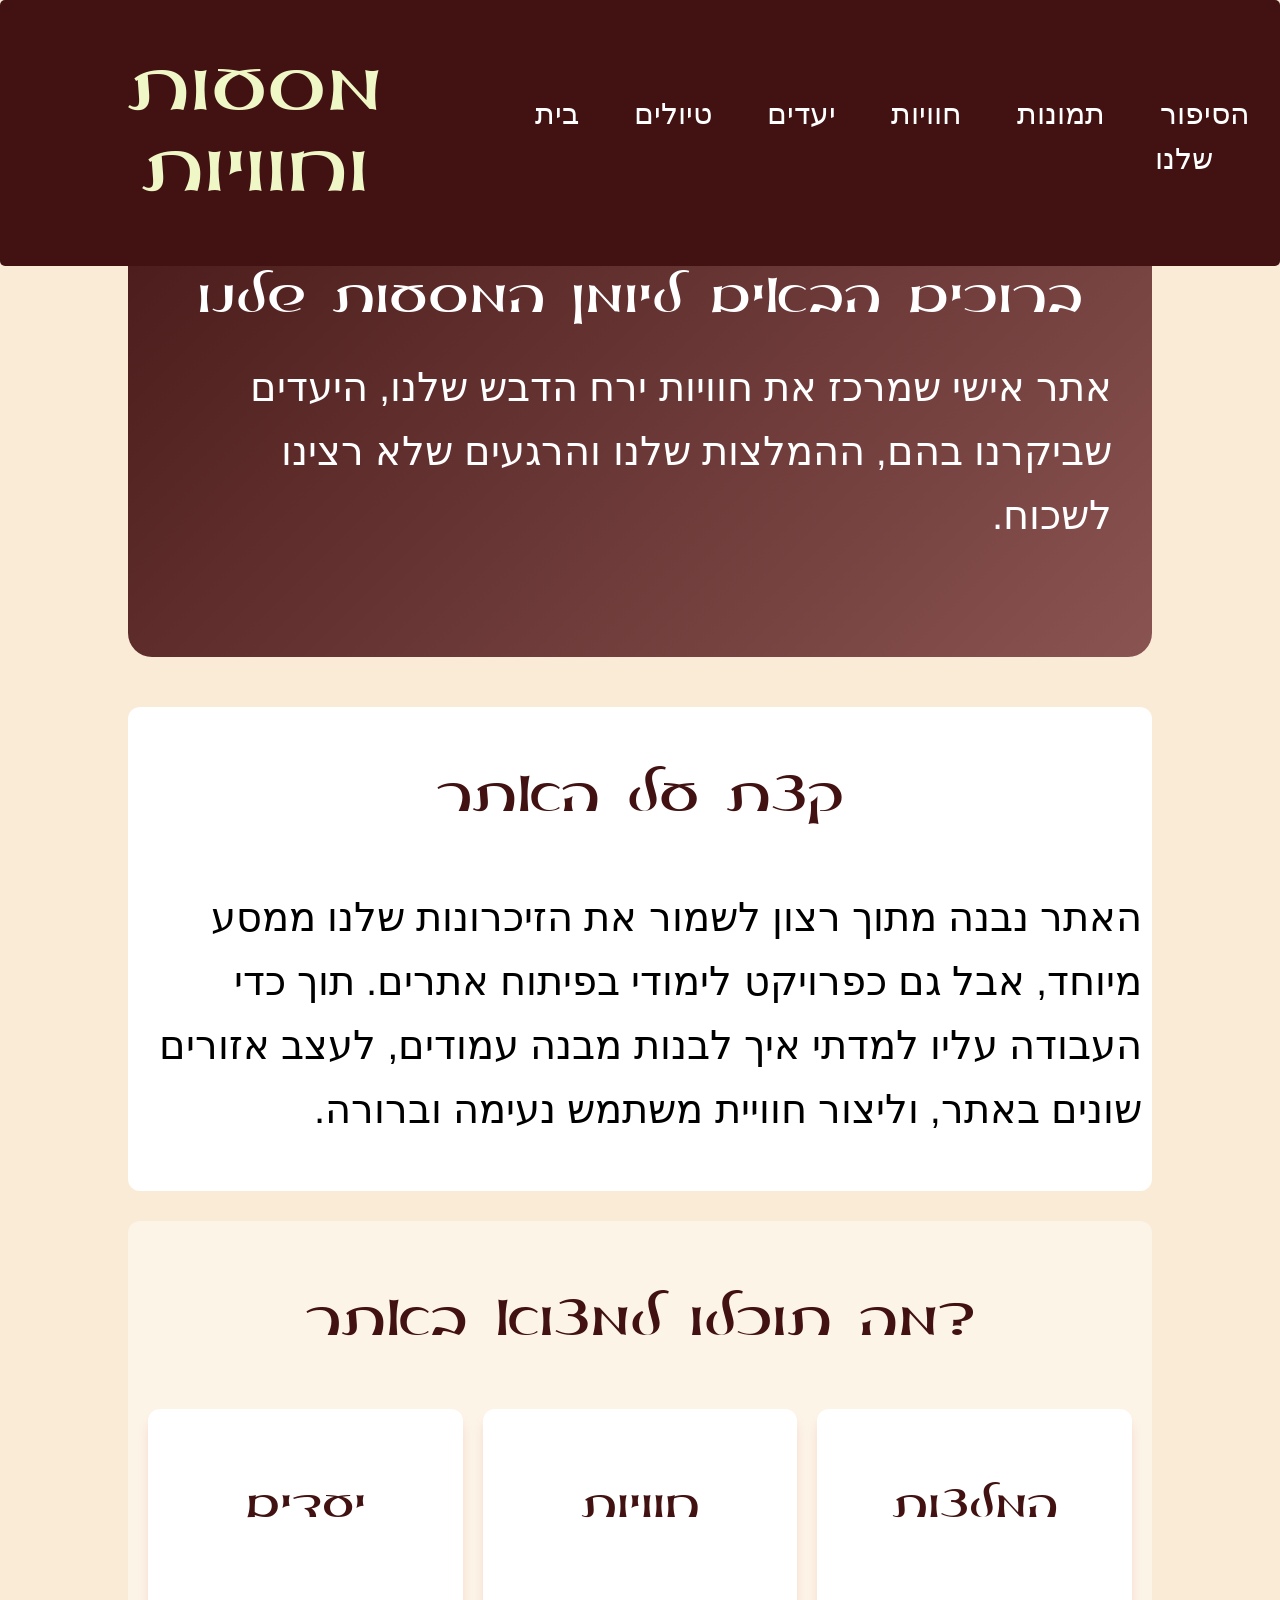
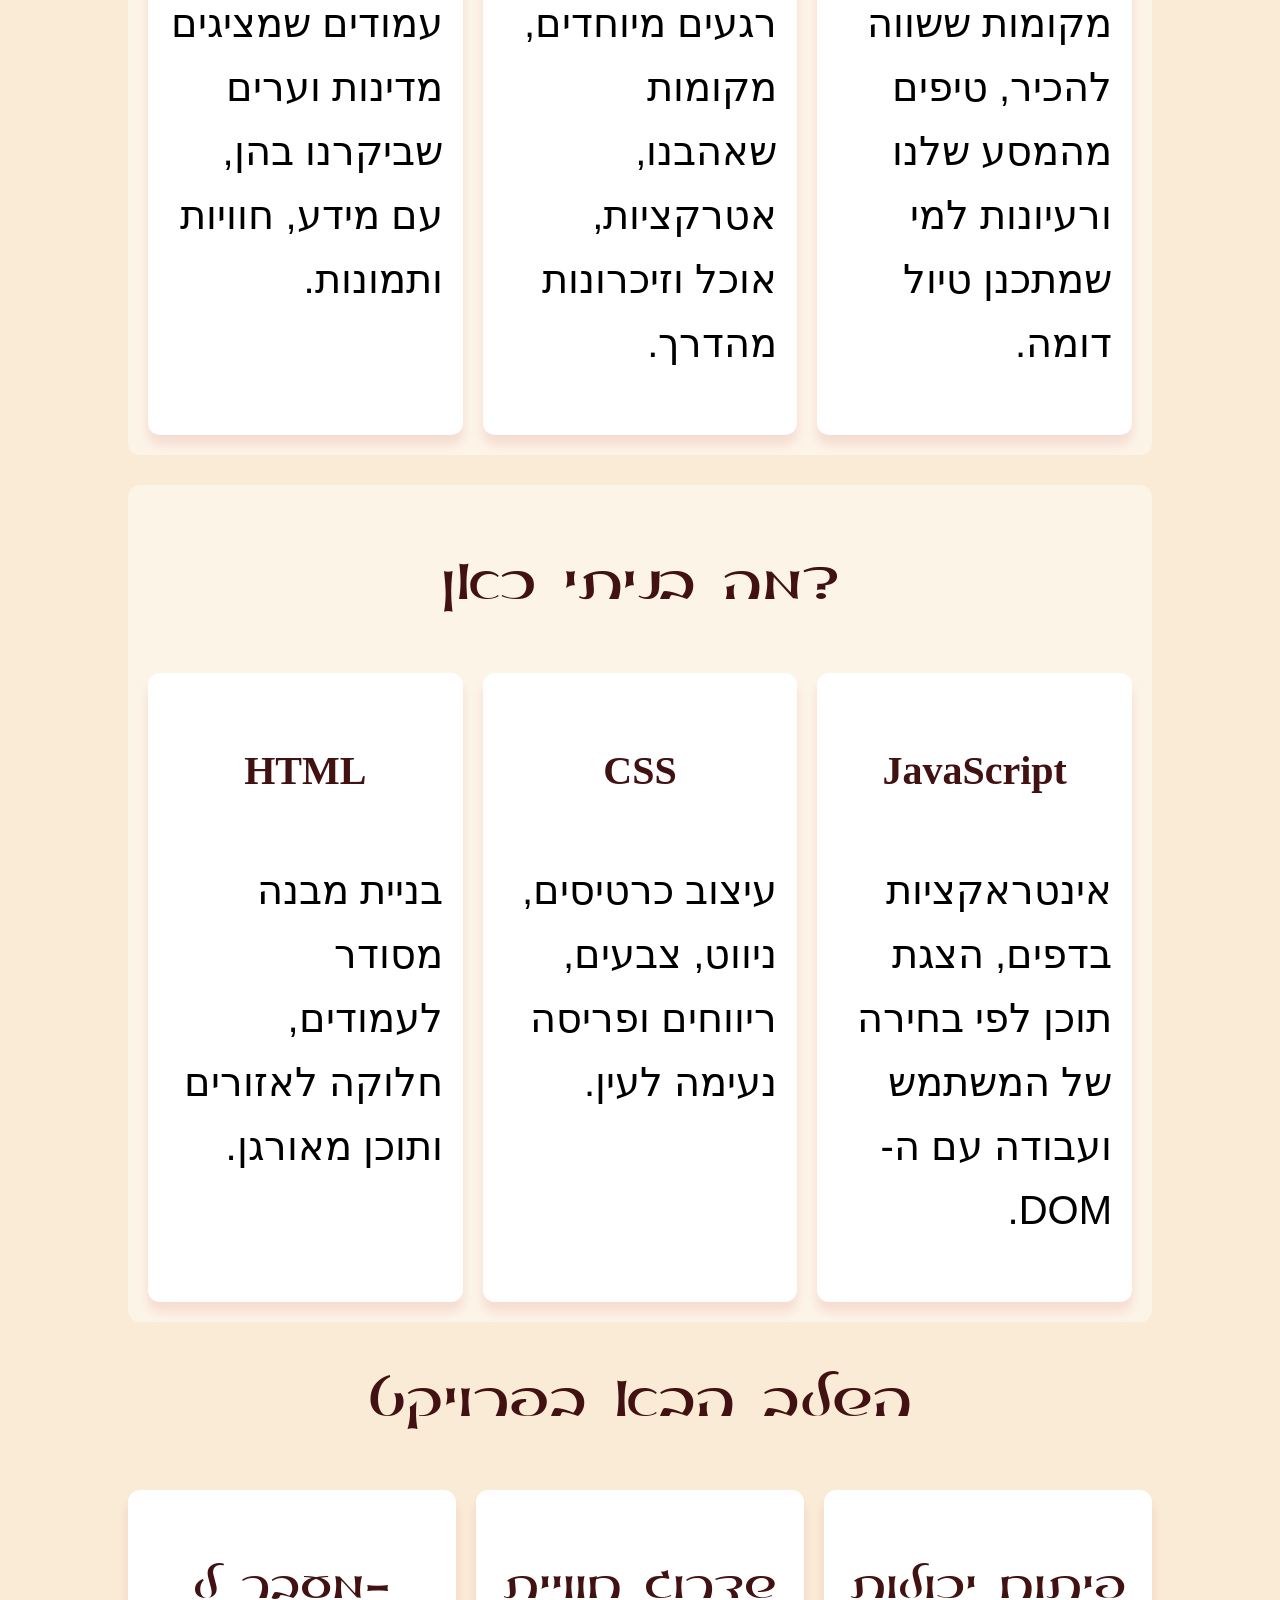
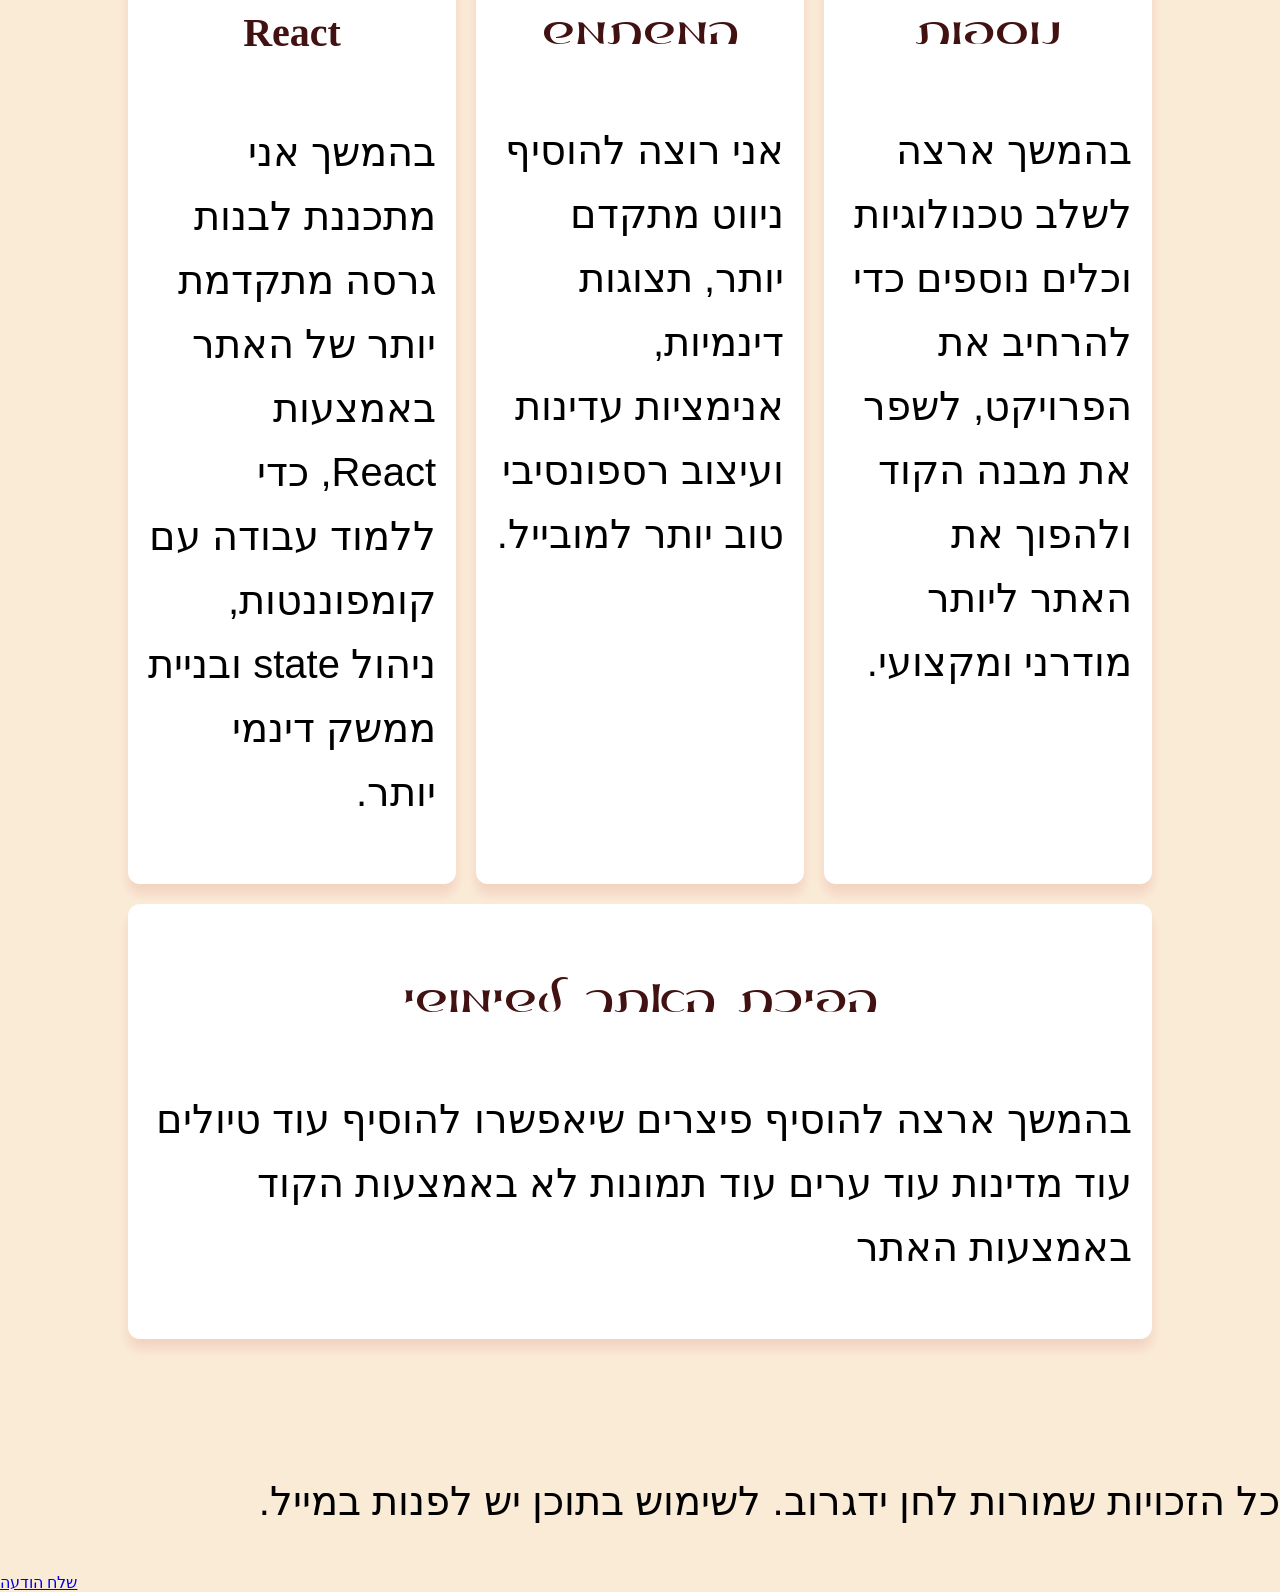
==== index.html @ 35c5841e "more changes" ====
<!DOCTYPE html>
<html lang="he">

<head>
  <meta charset="utf-8">
  <meta name="viewport" content="width=device-width, initial-scale=1">
  <title>מסעות וחוויות | דף הבית</title>
  <link rel="stylesheet" href="hanymoon.css">

</head>

<body>
  <header id="site-header">
    <h1>מסעות וחוויות</h1>

    <nav aria-label="ניווט ראשי">
      <ul class="main-nav">
        <li><a href="index.html">בית</a></li>
        <li><a href="html-files/trips.html">טיולים</a>
        </li>
        <li id="destinations-nav"><a href="html-files/destinations.html">יעדים</a>
          <ul id="destinations-ul">
            <li><a href="html-files/argentina.html">ארגנטינה</a></li>
            <li><a href="html-files/brazil.html">ברזיל</a></li>
            <li><a href="html-files/mexico.html">מקסיקו</a></li>
            <li><a href="html-files/florida.html">פלורידה</a></li>
          </ul>
        </li>
        <li><a href="html-files/experiences.html">חוויות</a></li>
        <li><a href="html-files/pic.html"> תמונות</a></li>
        <li><a href="story.html"> הסיפור שלנו</a></li>
      </ul>
    </nav>
  </header>

  <main>
    <section class="welcome">
      <h2>ברוכים הבאים ליומן המסעות שלנו</h2>
      <p>
        אתר אישי שמרכז את חוויות ירח הדבש שלנו, היעדים שביקרנו בהם, ההמלצות שלנו
        והרגעים שלא רצינו לשכוח.
      </p>
    </section>

    <section class="intro">
      <h3>קצת על האתר</h3>
      <p>
        האתר נבנה מתוך רצון לשמור את הזיכרונות שלנו ממסע מיוחד, אבל גם כפרויקט
        לימודי בפיתוח אתרים. תוך כדי העבודה עליו למדתי איך לבנות מבנה עמודים,
        לעצב אזורים שונים באתר, וליצור חוויית משתמש נעימה וברורה.
      </p>
    </section>

    <section class="site-highlights">
      <h3>מה תוכלו למצוא באתר?</h3>
      <div class="cards-container">
        <article class="card">
          <h4>יעדים</h4>
          <p>עמודים שמציגים מדינות וערים שביקרנו בהן, עם מידע, חוויות ותמונות.</p>
        </article>

        <article class="card">
          <h4>חוויות</h4>
          <p>רגעים מיוחדים, מקומות שאהבנו, אטרקציות, אוכל וזיכרונות מהדרך.</p>
        </article>

        <article class="card">
          <h4>המלצות</h4>
          <p>מקומות ששווה להכיר, טיפים מהמסע שלנו ורעיונות למי שמתכנן טיול דומה.</p>
        </article>
      </div>
    </section>

    <section class="project-skills">
      <h3>מה בניתי כאן?</h3>
      <div class="cards-container">
        <article class="card">
          <h4>HTML</h4>
          <p>בניית מבנה מסודר לעמודים, חלוקה לאזורים ותוכן מאורגן.</p>
        </article>

        <article class="card">
          <h4>CSS</h4>
          <p>עיצוב כרטיסים, ניווט, צבעים, ריווחים ופריסה נעימה לעין.</p>
        </article>

        <article class="card">
          <h4>JavaScript</h4>
          <p>אינטראקציות בדפים, הצגת תוכן לפי בחירה של המשתמש ועבודה עם ה-DOM.</p>
        </article>
      </div>
    </section>

    <section class="future-plans">
      <h3>השלב הבא בפרויקט</h3>
      <div class="cards-container">
        <article class="card">
          <h4>מעבר ל-React</h4>
          <p>
            בהמשך אני מתכננת לבנות גרסה מתקדמת יותר של האתר באמצעות React,
            כדי ללמוד עבודה עם קומפוננטות, ניהול state ובניית ממשק דינמי יותר.
          </p>
        </article>

        <article class="card">
          <h4>שדרוג חוויית המשתמש</h4>
          <p>
            אני רוצה להוסיף ניווט מתקדם יותר, תצוגות דינמיות, אנימציות עדינות
            ועיצוב רספונסיבי טוב יותר למובייל.
          </p>
        </article>

        <article class="card">
          <h4>פיתוח יכולות נוספות</h4>
          <p>
            בהמשך ארצה לשלב טכנולוגיות וכלים נוספים כדי להרחיב את הפרויקט,
            לשפר את מבנה הקוד ולהפוך את האתר ליותר מודרני ומקצועי.
          </p>
        </article>


        <article class="card">
          <h4> הפיכת האתר לשימושי</h4>
          <p>
            בהמשך ארצה להוסיף פיצרים שיאפשרו להוסיף עוד טיולים עוד מדינות עוד ערים עוד תמונות לא באמצעות הקוד באמצעות
            האתר
          </p>
        </article>

      </div>
    </section>
  </main>
  <footer id="contact">
    <p>כל הזכויות שמורות לחן ידגרוב. לשימוש בתוכן יש לפנות במייל.</p>
    <a href="mailto:chenyadgarov1601@gmail.com">שלח הודעה</a>
  </footer>
  <script src="script.js"></script>

</body>

</html>
---- hanymoon.css ----
body {
  margin: 0;
  padding-top: 150px;
  background-color: antiquewhite;
  font-family: 'Gill Sans', 'Gill Sans MT', Calibri, 'Trebuchet MS', sans-serif;
}
h1,h2,h3,h4{
  text-align: center;
  font-family: "titelfont";
  padding-bottom: 10px;
}
h1 {
  color: rgb(239, 247, 199);
  font-size: 70px;
}
h2,h3,h4{
  color:rgb(66, 18, 18);
}
h2{
  font-size: 60px;
}
h3{
   font-size: 50px;
}
h4{
   font-size: 40px;
}
.welcome
{
 padding: 20px; 
 margin: 0px;
}
p,span{
   font-size: 40px;
 
}

.card span,p {
  display: block;
  text-align: right;
  direction: rtl;
  line-height: 1.6;
  margin-top: 10px;
}
#site-header {
  position: fixed;
  top: 0;
  left: 0;
  right: 0;
  background-color: rgb(66, 18, 18);
  color: white;
  padding-right: 20px;
  padding-left: 20px;
  display: flex;
  justify-content: space-between;
  align-items: center;
  border-radius: 5px;
}

.main-nav {
  display: flex;
  gap: 50px;
  list-style: none;

}
#destinations-nav
{
    position: relative;
}
#destinations-nav ul {
  display: none;
  position: absolute;
  top: 40px;
  right: 0;
  list-style: none;
  background-color: rgb(66, 18, 18);
  padding: 10px;
  margin: 0;
  border-radius: 10px;
}

#destinations-nav:hover ul {
  display: block;
}
#destinations-nav #destinations-ul a {
  padding: 10px;
  display: block;
}
nav a {
  position: relative;
  font-size: 30px;
  color: white;
  text-decoration: none;
  padding: 5px;
  border-radius: 10px;
}
nav a::after
{
  content: "";
  position: absolute;
  width: 0;
  height: 2px;
  background: white;
  bottom: -4px;
  right: 0;
  transition: width 0.3s;
}
nav a:hover::after {
  width: 100%;
}
nav a:hover,#destinations-nav:hover{
  color: black;
  background-color: rgb(239, 247, 199);
}

main {
  background-color: antiquewhite;
  max-width: 80%;
  margin: auto;
  padding: 20px;
}

.hero {
  background-color: white;
  padding: 40px;
  border-radius: 12px;
  margin-bottom: 30px;
}

.intro {
  background-color: white;
  padding: 10px;
  border-radius: 12px;
  margin-bottom: 30px;
}

.trips-preview,
.destinations-preview,
.experiences-preview
{
  margin-bottom: 40px;
}

.cards-container {
  display: flex;
  flex-wrap: wrap;

  gap: 20px;
}

.card {
  flex: 1 1 250px;
  background-color: white;
  padding: 20px;
  border-radius: 12px;
  transition: transform 0.3s ease;
  box-shadow: 0 10px 12px rgba(173, 12, 12, 0.1);
  align-items: flex-end;
}

.card:hover {
    transform: translateY(-6px);
  box-shadow: 0 0 30px rgb(135, 154, 184);
}
h2{
  margin: 0px;
}
@font-face {
  font-family: "titelfont";
  src: url("fonts/anka/ankaclm-bold-webfont.ttf");
}
.argentina::after
{
  content: "";
  display: block;
  height: 0;
  background-image: url("../images/argentina.jpg");
  background-size: cover;
  background-position: center;
  transition: height 0.3s ease;
}
.brazil::after
{
  content: "";
  display: block;
  height: 0;
  background-image: url("../images/brazil.jpg");
  background-size: cover;
  background-position: center;
  transition: height 0.3s ease;
}
.mexico::after
{
  content: "";
  display: block;
  height: 0;
  background-image: url("../images/mexico.jpg");
  background-size: cover;
  background-position: center;
  transition: height 0.3s ease;
}
.florida::after
{
  content: "";
  display: block;
  height: 0;
  background-image: url("../images/florida.jpg");
  background-size: cover;
  background-position: center;
  transition: height 0.3s ease;
}
.card:hover::after {
  height: 300px;
}

.about
{
padding: 40px; 
margin: 0px;
}
.why
{
  margin: 20px 0 40px 0;
  margin-bottom: 50px;
  background-color: rgb(156, 151, 128);
  padding: 50px;
  height: 100%;
}

.card.list:hover {
  transform: translateY(-10px);
  background-color:antiquewhite;
}
.card.list ul
{
 direction: rtl;
}

.likedAbout
{
   margin-left: 200px;
  margin-right: 200px;
}
.cards {
  display: flex;
  flex-wrap: wrap;
  gap: 20px;
}
 .visitedCities
{
  display: flex;
  direction: rtl;
} 
#city,.tripsCity {
  display: flex;
  flex-direction: column;
  gap: 30px;
  border-radius: 0px;
  margin-left:100px;
}
.tripsCity
{ align-items: flex-start;
}
 
.tripsCity button:hover, #city button:hover
{
  transform: translateY(5px);
  box-shadow: 0 0 30px rgb(135, 154, 184);
}
#city button,.tripsCity button
{
  padding: 15px 20px;
  background-color: rgb(66, 18, 18);
  text-decoration: none; /* Removes the underline */
  font-size: 25px;
  border-radius: 12px;
  color: aliceblue;
  width: 100%;
  height: 150px;
  max-width: 300px;
}


.cityInState
{
  display: none;
   margin-right: 50px;
}
.aboutCity
{
  display: inline-block;
  margin-left: 50px;
  padding-right: 20px;
  display: none;
 
}

.aboutCity img {
  width: 100%;
  max-width: 500px;

}
button
{
   cursor: pointer;
}
.site-highlights,
.project-skills {
  background-color: rgba(255, 255, 255, 0.425);
  padding: 20px;
  border-radius: 12px;
  margin-bottom: 30px;
}

section {
  margin-bottom: 100px;
}
.welcome {
 background: linear-gradient(135deg, rgba(66, 18, 18, 0.96), rgba(125, 67, 67, 0.9));
  color: white;
  padding: 70px 40px;
  border-radius: 24px;
  margin: 30px 0 50px;
  text-align: center;
}

.welcome h2 {
  color: white;
  font-size: 48px;
  margin-bottom: 20px;
}

.stateBtn {
  all: unset;
  display: inline-block;
  width: 100%;
  text-align: center;
  font-family: "titelfont";
  font-size: 40px;
  color: rgb(66, 18, 18);
  cursor: pointer;
  padding-bottom: 10px;
}

.countries {
  display: flex;
  gap: 30px; 
  
}
#city button.active, .tripsCity button.active {
  color:red;
}

.aboutCity img{
    width: 100%;
  height: 350px;
  object-fit: cover;
}

li{
  font-size: 40px;
}
:root {
  --story-bg: #faf4ec;
  --story-card: #fffaf4;
  --story-text: #2d2520;
  --story-muted: #6f6259;
  --story-line: rgba(96, 55, 43, 0.16);
  --story-brown: #5b2b24;
  --story-brown-soft: #8d5a4c;
  --story-sand: #ead7c3;
  --story-radius: 28px;
  --story-shadow: 0 18px 45px rgba(54, 28, 22, 0.10);
}

.story-shell {
  background:
    radial-gradient(circle at 12% 8%, rgba(141, 90, 76, 0.14), transparent 32rem),
    linear-gradient(180deg, #fffaf4 0%, var(--story-bg) 55%, #f2e3d4 100%);
  color: var(--story-text);
  min-height: 100vh;
  padding: 135px 24px 90px;
}

.story-cover,
.honeymoon-intro,
.general-story-clean,
.country-picker-clean,
.country-panel {
padding-left: 200px;
padding-right: 200px;
}

.story-cover {
  min-height: 420px;
  border-radius: 42px;
  padding: 64px;
  display: flex;
  flex-direction: column;
  justify-content: flex-end;
  background:
    linear-gradient(135deg, rgba(64, 25, 20, 0.92), rgba(141, 90, 76, 0.72));
  color: white;
  box-shadow: var(--story-shadow);
  margin-bottom: 42px;
}

.story-cover h2 {
  font-size: clamp(2.6rem, 7vw, 5.8rem);
  line-height: 1;
  margin-bottom: 22px;
}

.story-cover p {
  max-width: 720px;
  font-size: 40px;
  line-height: 1.9;
}

.story-kicker {
  color: #caa36a;
  font-weight: 800;
  letter-spacing: 0.14em;
  text-transform: uppercase;
  font-size: 0.82rem;
  margin-bottom: 10px;
}

.honeymoon-intro {
  display: grid;
  grid-template-columns: minmax(0, 1.45fr) minmax(260px, 0.55fr);
  gap: 35px;
  margin-bottom: 58px;
}

.honeymoon-intro > div,
.route-card,
.general-story-clean,
.country-picker-clean,
.country-panel {
  background: rgba(255, 250, 244, 0.9);
  border: 1px solid var(--story-line);
  border-radius: var(--story-radius);
  box-shadow: var(--story-shadow);
}

.honeymoon-intro > div,
.route-card {
  padding: 34px;
}

.honeymoon-intro h2,
.general-story-clean h2,
.country-picker-clean h2,
.country-title-row h2 {
  font-size: clamp(1.9rem, 4vw, 3.3rem);
  line-height: 1.12;
  margin-bottom: 16px;
  color: var(--story-brown);
}

.honeymoon-intro p,
.route-card p,
.general-story-clean p,
.country-title-row p,
.place-content p {
  color: var(--story-muted);
  line-height: 1.9;
  font-size: 1.04rem;
}

.route-card h3 {
  color: var(--story-brown);
  font-size: 1.35rem;
  margin-bottom: 12px;
}

.trip-tags {
  display: flex;
  flex-wrap: wrap;
  gap: 10px;
  margin-top: 22px;
}

.trip-tags span,
.empty-places span {
  background: var(--story-sand);
  color: var(--story-brown);
  border-radius: 999px;
  padding: 9px 14px;
  font-weight: 700;
  font-size: 0.92rem;
}

.general-story-clean {
  padding: 42px;
  margin-bottom: 58px;
}

.text-chapter {
  max-width: 780px;
  border-top: 1px solid var(--story-line);
  padding-top: 28px;
  margin-top: 28px;
}

.text-chapter h3,
.place-content h3 {
  color: var(--story-brown);
  font-size: 1.45rem;
  margin-bottom: 12px;
}

.story-emphasis {
  color: var(--story-brown) !important;
  font-weight: 900;
  font-size: 1.18rem !important;
}

.country-picker-clean {
  padding: 34px;
  margin-bottom: 28px;
}

.country-buttons {
  display: flex;
  flex-wrap: wrap;
  gap: 12px;
  margin-top: 22px;
}

.country-btn,
.place-btn {
  border: 1px solid transparent;
  background: var(--story-sand);
  color: var(--story-brown);
  border-radius: 999px;
  padding: 12px 18px;
  font-weight: 800;
  cursor: pointer;
  transition: 0.25s ease;
}

.country-btn:hover,
.place-btn:hover {
  transform: translateY(-2px);
  box-shadow: 0 12px 26px rgba(54, 28, 22, 0.12);
}

.country-btn.active,
.place-btn.active {
  background: var(--story-brown);
  color: white;
}

.country-panel {
  display: none;
  padding: 38px;
}

.country-panel.active {
  display: block;
}

.country-title-row {
  display: grid;
  grid-template-columns: minmax(0, 0.9fr) minmax(280px, 1.1fr);
  gap: 24px;
  align-items: end;
  border-bottom: 1px solid var(--story-line);
  padding-bottom: 28px;
  margin-bottom: 28px;
}

.places-layout {
  display: grid;
  grid-template-columns: 230px minmax(0, 1fr);
  gap: 28px;
}

.places-menu {
  display: flex;
  flex-direction: column;
  gap: 12px;
}

.place-btn {
  text-align: right;
  border-radius: 18px;
}

.place-content {
  display: none;
  background: #fffdfa;
  border: 1px solid var(--story-line);
  border-radius: 24px;
  padding: 32px;
}

.place-content.active {
  display: block;
}

.empty-places {
  display: flex;
  flex-wrap: wrap;
  gap: 12px;
  margin-top: 24px;
}

blockquote {
  margin: 18px 0;
  padding: 18px 22px;
  border-right: 4px solid #caa36a;
  background: #f4e6d8;
  border-radius: 18px;
  color: var(--story-brown);
  font-weight: 700;
}

@media (max-width: 850px) {
  .story-shell {
    padding-inline: 16px;
  }

  .story-cover {
    padding: 36px 24px;
  }

  .honeymoon-intro,
  .country-title-row,
  .places-layout {
    grid-template-columns: 1fr;
  }

  .places-menu {
    flex-direction: row;
    overflow-x: auto;
    padding-bottom: 8px;
  }

  .place-btn {
    white-space: nowrap;
  }

  .general-story-clean,
  .country-panel {
    padding: 26px;
  }
}
/* mobile: */

@media (max-width: 768px) {

  body {
    padding-top: 120px;
  }

  h1 {
    font-size: 40px;
  }

  h2 {
    font-size: 36px;
  }

  h3 {
    font-size: 30px;
  }

  h4 {
    font-size: 26px;
  }

  p {
    font-size: 18px;
  }

  main {
    max-width: 95%;
    padding: 10px;
  }

  #site-header {
    flex-direction: column;
    gap: 10px;
    padding: 10px;
  }

  .main-nav {
    gap: 15px;
    padding: 0;
  }

  nav a {
    font-size: 20px;
  }

  .cards-container,
  .countries,
  .visitedCities {
    flex-direction: column;
  }

  #city,
  .tripsCity {
    margin-left: 0;
    width: 100%;
  }

  #city button,
  .tripsCity button {
    max-width: none;
    height: auto;
    min-height: 70px;
    font-size: 20px;
  }

  .aboutCity {
    margin-left: 0;
    padding-right: 0;
  }

  .aboutCity img {
    max-width: 100%;
  }

  .likedAbout {
    margin-left: 0;
    margin-right: 0;
  }
}
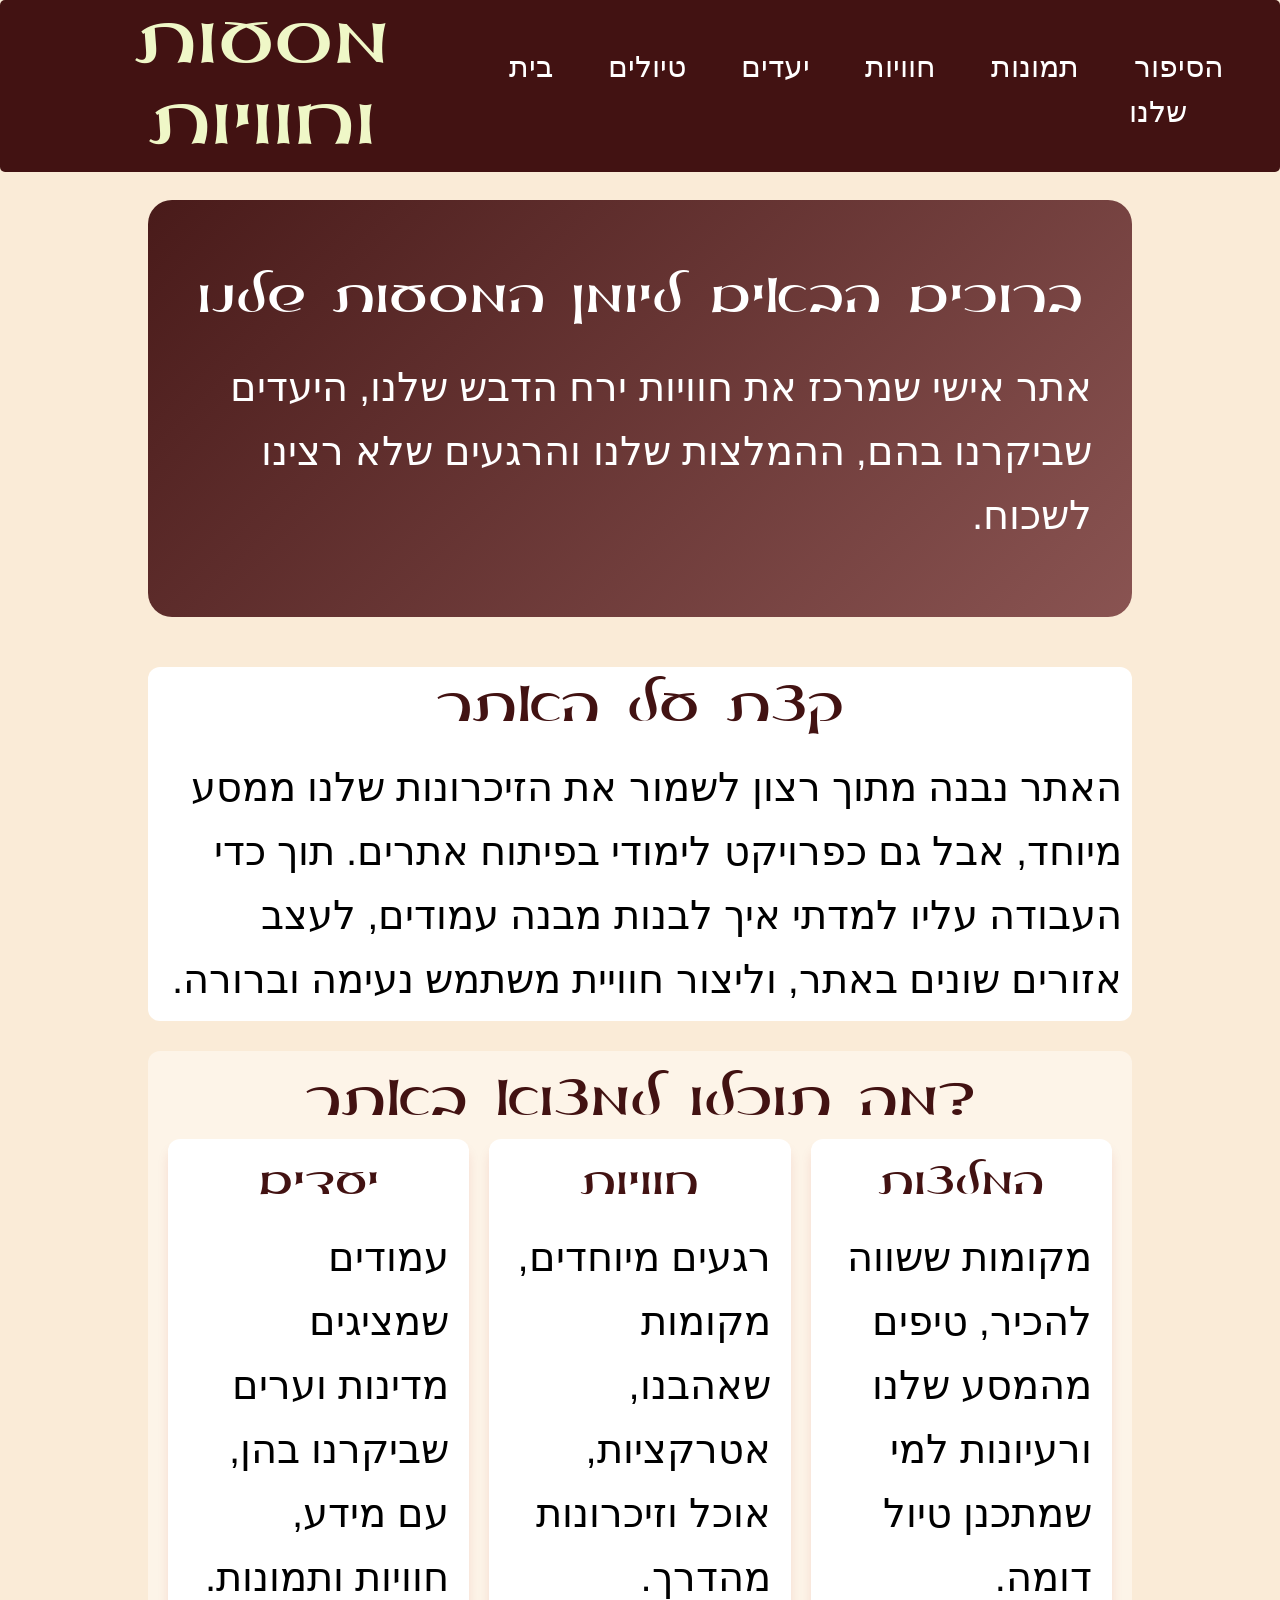
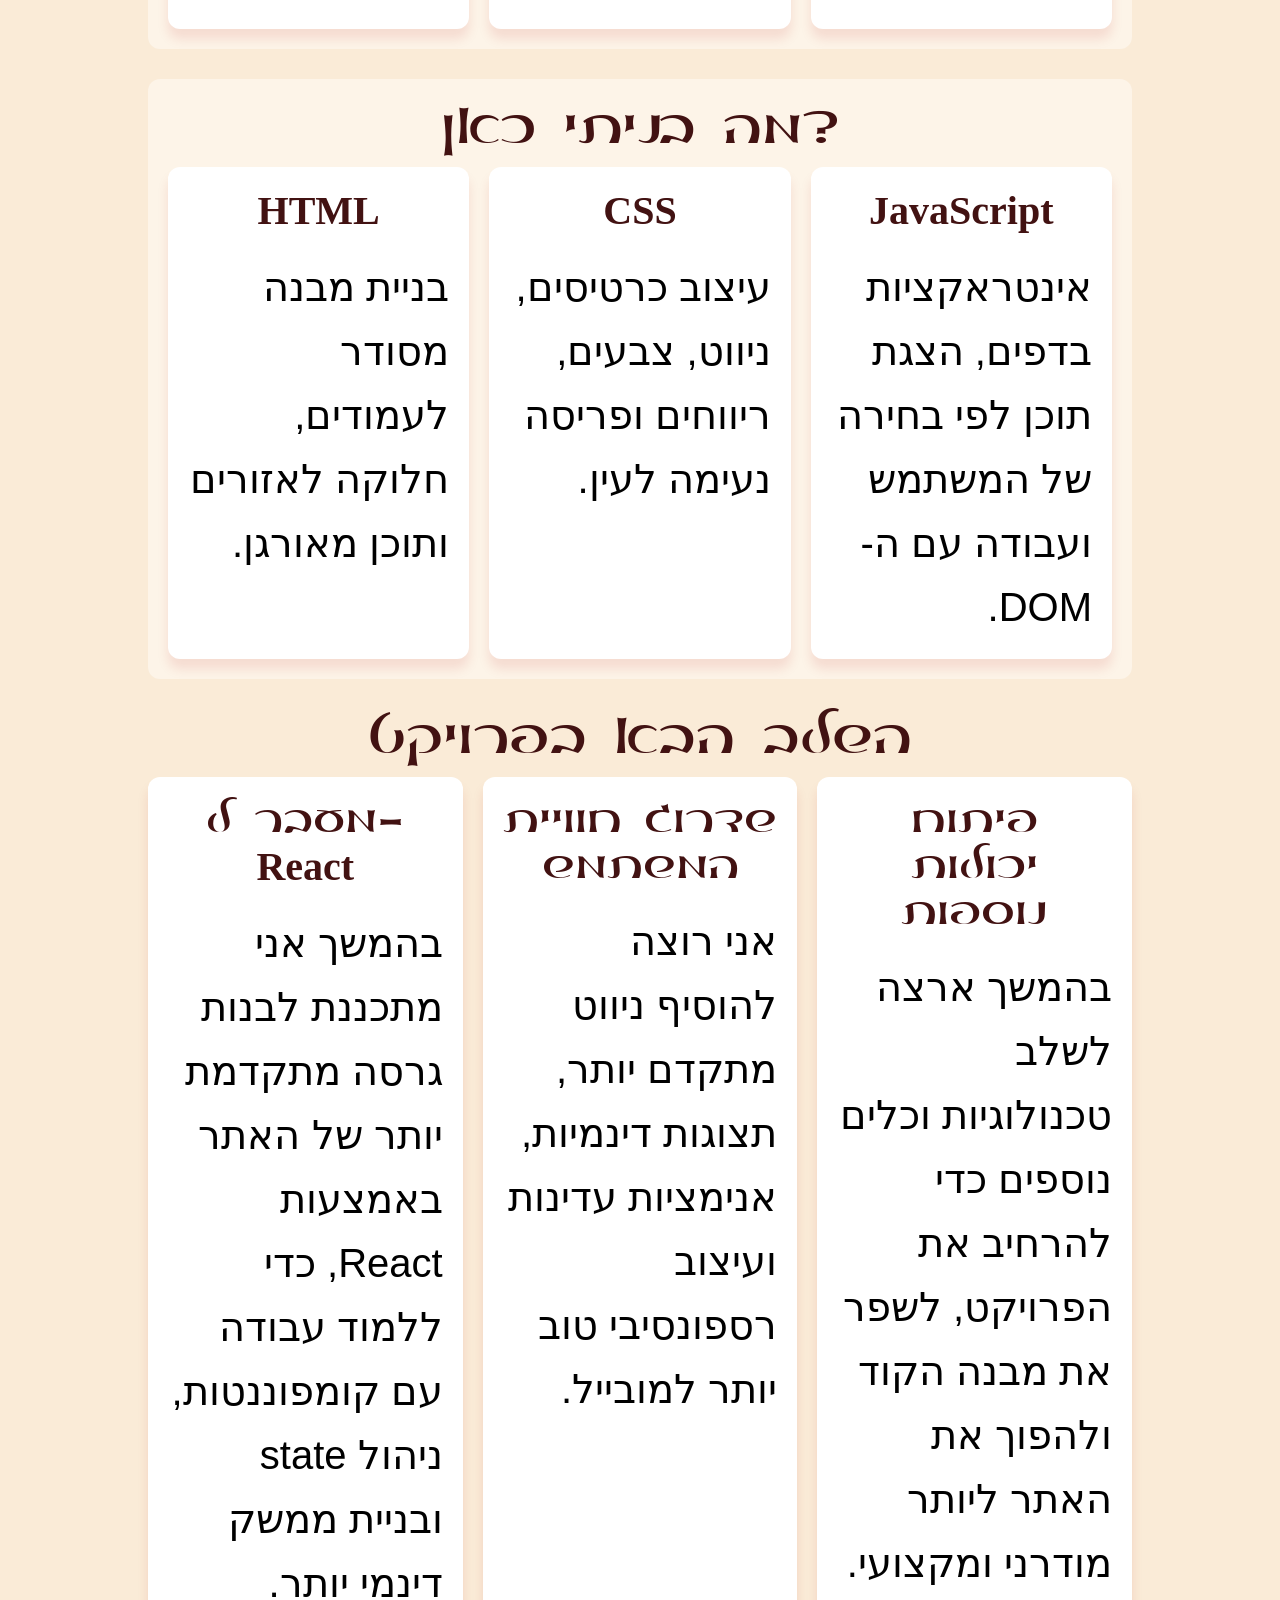
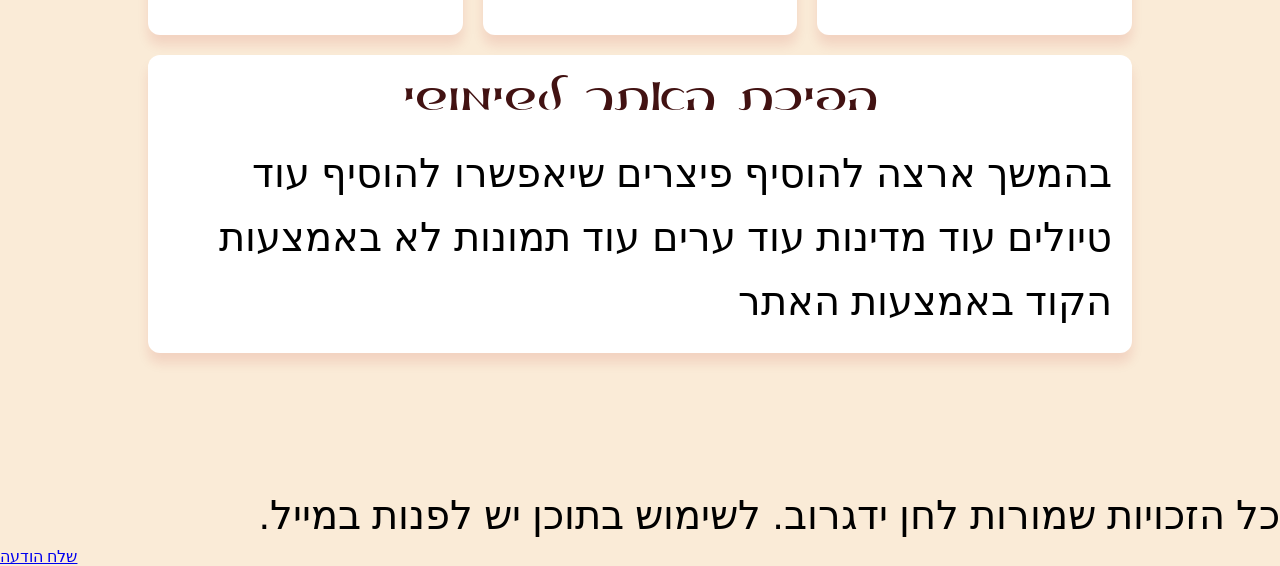
==== commit 034fca39: "Removing duplicates in nav" ====
--- a/index.html
+++ b/index.html
@@ -12,7 +12,7 @@
 <body>
   <header id="site-header">
     <h1>מסעות וחוויות</h1>
-
+    <!-- 
     <nav aria-label="ניווט ראשי">
       <ul class="main-nav">
         <li><a href="index.html">בית</a></li>
@@ -30,7 +30,9 @@
         <li><a href="html-files/pic.html"> תמונות</a></li>
         <li><a href="story.html"> הסיפור שלנו</a></li>
       </ul>
-    </nav>
+    </nav> -->
+    <div id="nav-placeholder"></div>
+    <script src="../js/nav.js"></script>
   </header>
 
   <main>
--- a/hanymoon.css
+++ b/hanymoon.css
@@ -1,3 +1,10 @@
+
+* {
+    margin: 0;
+    padding: 0;
+    box-sizing: border-box;
+}
+
 body {
   margin: 0;
   padding-top: 150px;
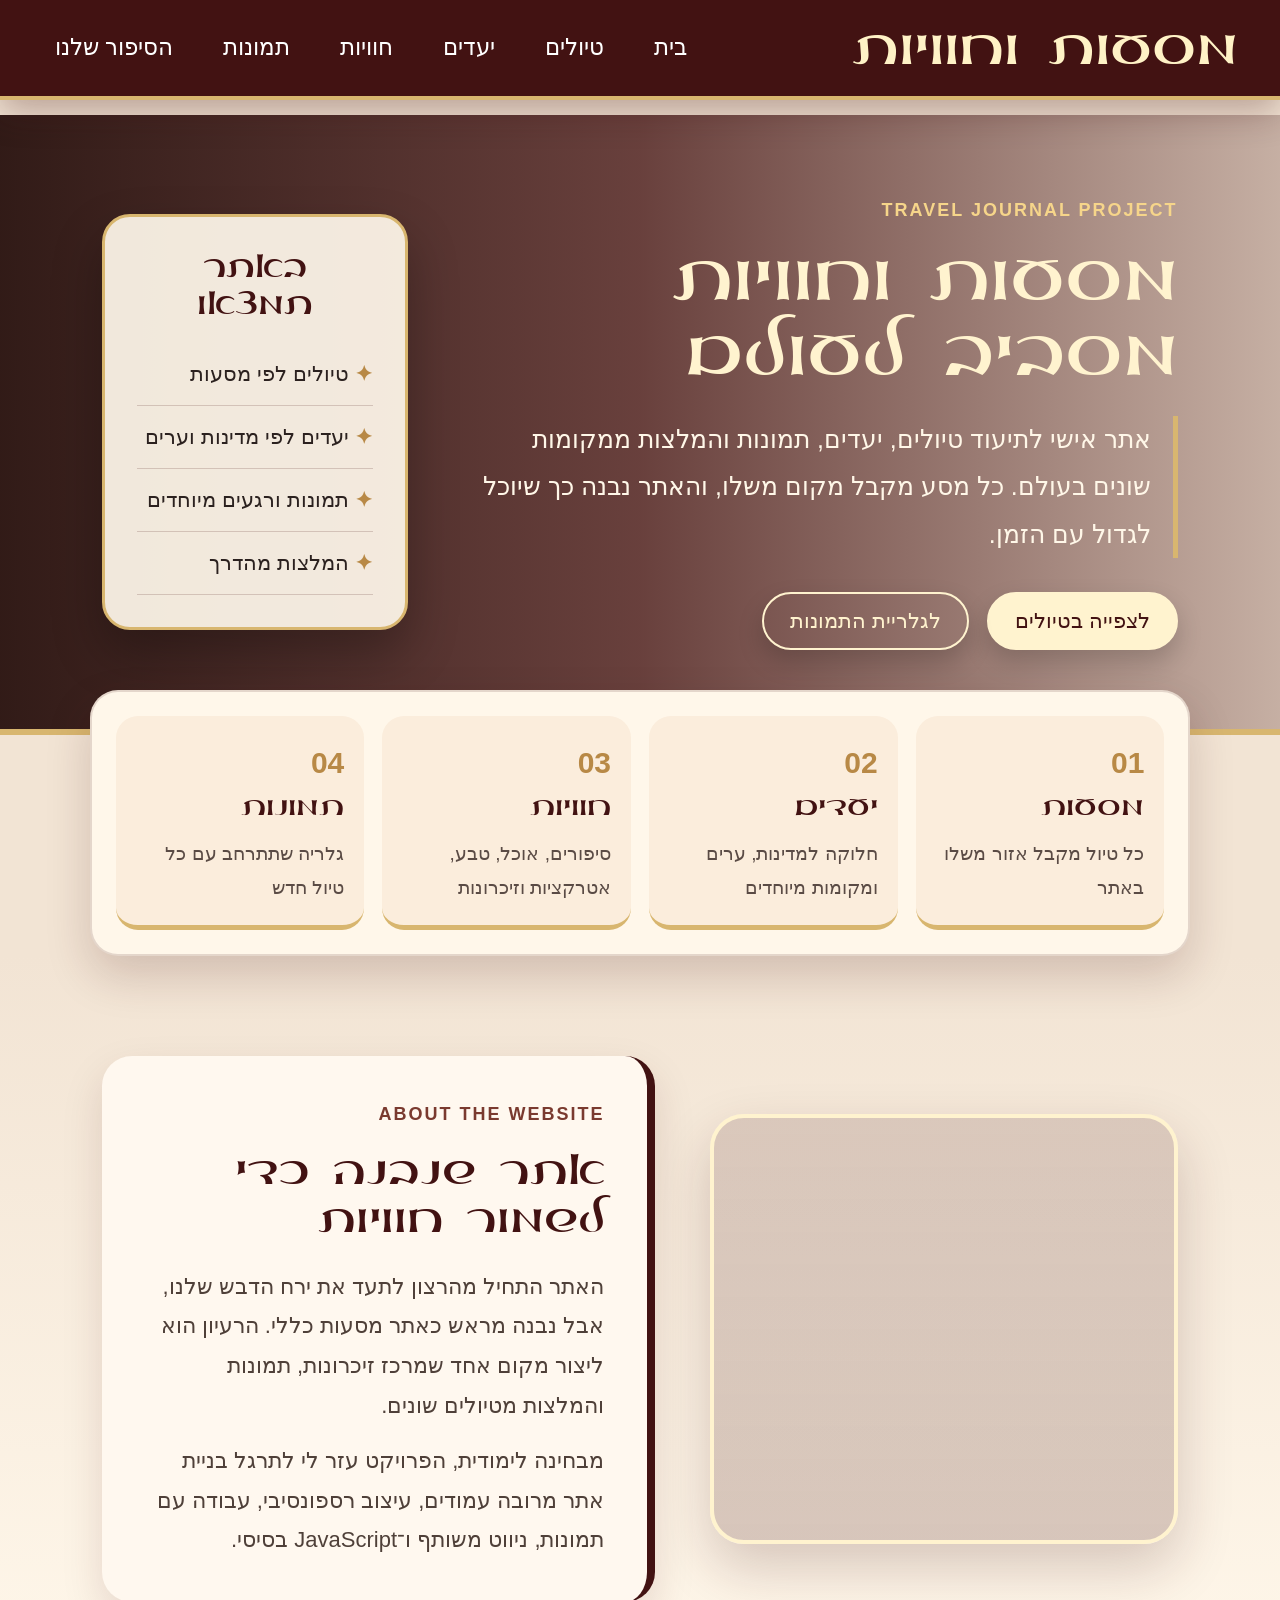
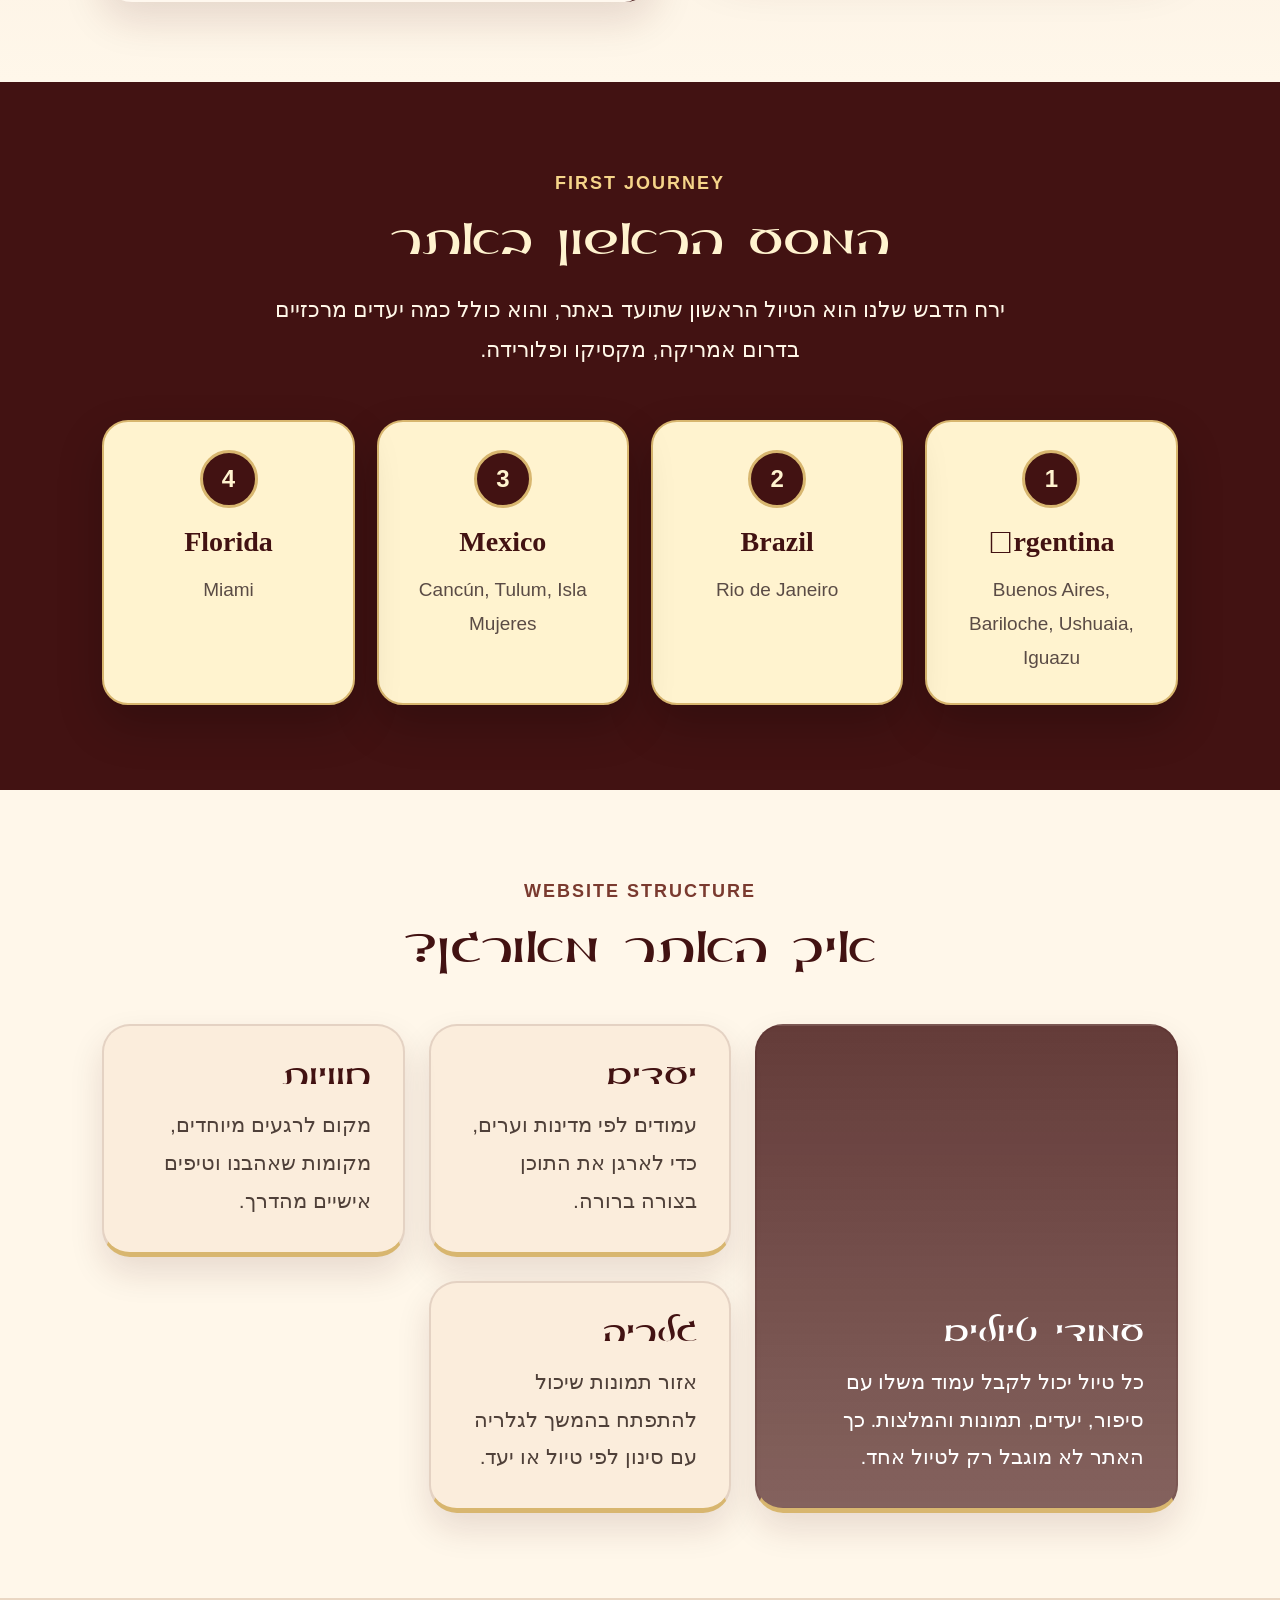
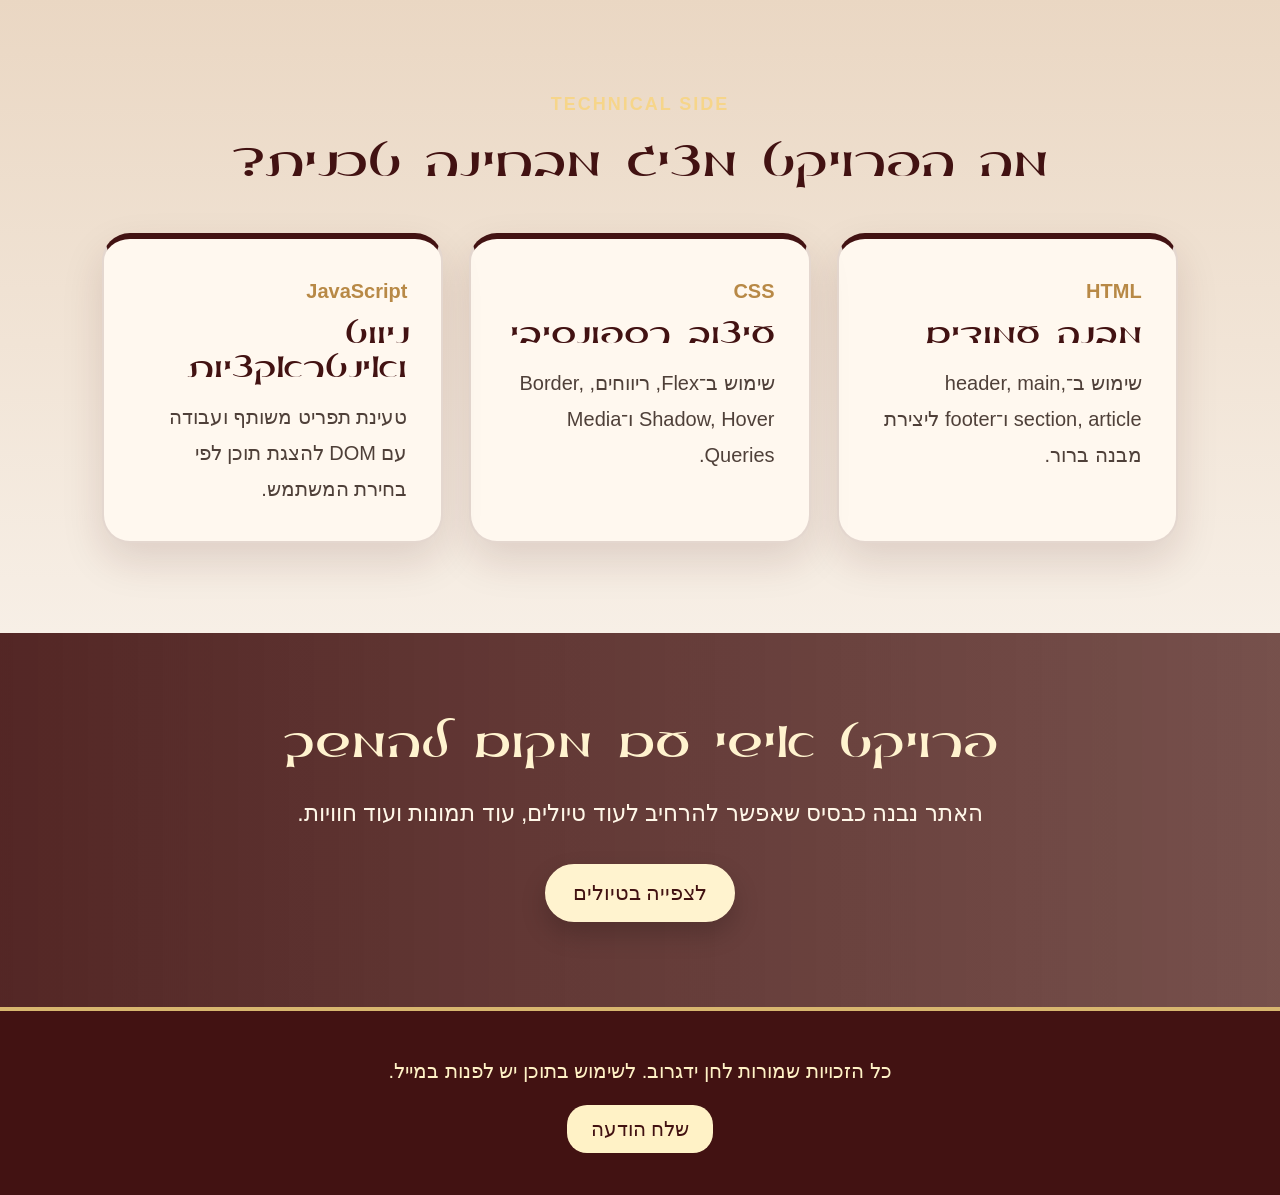
==== commit 06194940: "Checking another design" ====
--- a/index.html
+++ b/index.html
@@ -6,41 +6,21 @@
   <meta name="viewport" content="width=device-width, initial-scale=1">
   <title>מסעות וחוויות | דף הבית</title>
   <link rel="stylesheet" href="hanymoon.css">
-
 </head>
 
 <body>
   <header id="site-header">
     <h1>מסעות וחוויות</h1>
-    <!-- 
-    <nav aria-label="ניווט ראשי">
-      <ul class="main-nav">
-        <li><a href="index.html">בית</a></li>
-        <li><a href="html-files/trips.html">טיולים</a>
-        </li>
-        <li id="destinations-nav"><a href="html-files/destinations.html">יעדים</a>
-          <ul id="destinations-ul">
-            <li><a href="html-files/argentina.html">ארגנטינה</a></li>
-            <li><a href="html-files/brazil.html">ברזיל</a></li>
-            <li><a href="html-files/mexico.html">מקסיקו</a></li>
-            <li><a href="html-files/florida.html">פלורידה</a></li>
-          </ul>
-        </li>
-        <li><a href="html-files/experiences.html">חוויות</a></li>
-        <li><a href="html-files/pic.html"> תמונות</a></li>
-        <li><a href="story.html"> הסיפור שלנו</a></li>
-      </ul>
-    </nav> -->
+
     <div id="nav-placeholder"></div>
-    <script src="../js/nav.js"></script>
   </header>
 
-  <main>
+  <!-- <main>
     <section class="welcome">
-      <h2>ברוכים הבאים ליומן המסעות שלנו</h2>
+      <h2>יומן מסע דיגיטלי מירח הדבש שלנו</h2>
       <p>
-        אתר אישי שמרכז את חוויות ירח הדבש שלנו, היעדים שביקרנו בהם, ההמלצות שלנו
-        והרגעים שלא רצינו לשכוח.
+        אתר אישי שנבנה ב־HTML, CSS ו־JavaScript, ומציג יעדים, חוויות,
+        המלצות ותמונות מתוך המסע שלנו בארגנטינה, ברזיל, מקסיקו ופלורידה.
       </p>
     </section>
 
@@ -120,7 +100,6 @@
           </p>
         </article>
 
-
         <article class="card">
           <h4> הפיכת האתר לשימושי</h4>
           <p>
@@ -128,16 +107,215 @@
             האתר
           </p>
         </article>
-
-      </div>
+      </div>
+    </section>
+  </main> -->
+
+  <main>
+    <section class="hero-section">
+      <div class="hero-text">
+        <span class="small-title">Travel Journal Project</span>
+
+        <h2>מסעות וחוויות מסביב לעולם</h2>
+
+        <p>
+          אתר אישי לתיעוד טיולים, יעדים, תמונות והמלצות ממקומות שונים בעולם.
+          כל מסע מקבל מקום משלו, והאתר נבנה כך שיוכל לגדול עם הזמן.
+        </p>
+
+        <div class="hero-buttons">
+          <a href="html-files/trips.html">לצפייה בטיולים</a>
+          <a href="html-files/pic.html" class="secondary-btn">לגלריית התמונות</a>
+        </div>
+      </div>
+
+      <div class="hero-card">
+        <h3>באתר תמצאו</h3>
+        <ul>
+          <li>טיולים לפי מסעות</li>
+          <li>יעדים לפי מדינות וערים</li>
+          <li>תמונות ורגעים מיוחדים</li>
+          <li>המלצות מהדרך</li>
+        </ul>
+      </div>
+    </section>
+
+    <section class="trip-strip">
+      <article>
+        <span>01</span>
+        <h4>מסעות</h4>
+        <p>כל טיול מקבל אזור משלו באתר</p>
+      </article>
+
+      <article>
+        <span>02</span>
+        <h4>יעדים</h4>
+        <p>חלוקה למדינות, ערים ומקומות מיוחדים</p>
+      </article>
+
+      <article>
+        <span>03</span>
+        <h4>חוויות</h4>
+        <p>סיפורים, אוכל, טבע, אטרקציות וזיכרונות</p>
+      </article>
+
+      <article>
+        <span>04</span>
+        <h4>תמונות</h4>
+        <p>גלריה שתתרחב עם כל טיול חדש</p>
+      </article>
+    </section>
+
+    <section class="story-preview">
+      <div class="story-image"></div>
+
+      <div class="story-content">
+        <span class="small-title dark">About The Website</span>
+
+        <h3>אתר שנבנה כדי לשמור חוויות</h3>
+
+        <p>
+          האתר התחיל מהרצון לתעד את ירח הדבש שלנו, אבל נבנה מראש כאתר מסעות כללי.
+          הרעיון הוא ליצור מקום אחד שמרכז זיכרונות, תמונות והמלצות מטיולים שונים.
+        </p>
+
+        <p>
+          מבחינה לימודית, הפרויקט עזר לי לתרגל בניית אתר מרובה עמודים,
+          עיצוב רספונסיבי, עבודה עם תמונות, ניווט משותף ו־JavaScript בסיסי.
+        </p>
+      </div>
+    </section>
+
+    <section class="route-section">
+      <div class="section-header">
+        <span class="small-title">First Journey</span>
+
+        <h3>המסע הראשון באתר</h3>
+
+        <p>
+          ירח הדבש שלנו הוא הטיול הראשון שתועד באתר, והוא כולל כמה יעדים מרכזיים
+          בדרום אמריקה, מקסיקו ופלורידה.
+        </p>
+      </div>
+
+      <div class="route-line">
+        <article class="route-stop">
+          <div class="circle">1</div>
+          <h4>Argentina</h4>
+          <p>Buenos Aires, Bariloche, Ushuaia, Iguazu</p>
+        </article>
+
+        <article class="route-stop">
+          <div class="circle">2</div>
+          <h4>Brazil</h4>
+          <p>Rio de Janeiro</p>
+        </article>
+
+        <article class="route-stop">
+          <div class="circle">3</div>
+          <h4>Mexico</h4>
+          <p>Cancún, Tulum, Isla Mujeres</p>
+        </article>
+
+        <article class="route-stop">
+          <div class="circle">4</div>
+          <h4>Florida</h4>
+          <p>Miami</p>
+        </article>
+      </div>
+    </section>
+
+    <section class="features-section">
+      <div class="section-header">
+        <span class="small-title dark">Website Structure</span>
+
+        <h3>איך האתר מאורגן?</h3>
+      </div>
+
+      <div class="feature-layout">
+        <article class="big-feature">
+          <h4>עמודי טיולים</h4>
+          <p>
+            כל טיול יכול לקבל עמוד משלו עם סיפור, יעדים, תמונות והמלצות.
+            כך האתר לא מוגבל רק לטיול אחד.
+          </p>
+        </article>
+
+        <article>
+          <h4>יעדים</h4>
+          <p>
+            עמודים לפי מדינות וערים, כדי לארגן את התוכן בצורה ברורה.
+          </p>
+        </article>
+
+        <article>
+          <h4>חוויות</h4>
+          <p>
+            מקום לרגעים מיוחדים, מקומות שאהבנו וטיפים אישיים מהדרך.
+          </p>
+        </article>
+
+        <article>
+          <h4>גלריה</h4>
+          <p>
+            אזור תמונות שיכול להתפתח בהמשך לגלריה עם סינון לפי טיול או יעד.
+          </p>
+        </article>
+      </div>
+    </section>
+
+    <section class="tech-section">
+      <div class="tech-title">
+        <span class="small-title">Technical Side</span>
+
+        <h3>מה הפרויקט מציג מבחינה טכנית?</h3>
+      </div>
+
+      <div class="tech-grid">
+        <article>
+          <span>HTML</span>
+          <h4>מבנה עמודים</h4>
+          <p>
+            שימוש ב־header, main, section, article ו־footer ליצירת מבנה ברור.
+          </p>
+        </article>
+
+        <article>
+          <span>CSS</span>
+          <h4>עיצוב רספונסיבי</h4>
+          <p>
+            שימוש ב־Flex, ריווחים, Border, Shadow, Hover ו־Media Queries.
+          </p>
+        </article>
+
+        <article>
+          <span>JavaScript</span>
+          <h4>ניווט ואינטראקציות</h4>
+          <p>
+            טעינת תפריט משותף ועבודה עם DOM להצגת תוכן לפי בחירת המשתמש.
+          </p>
+        </article>
+      </div>
+    </section>
+
+    <section class="final-section">
+      <h3>פרויקט אישי עם מקום להמשך</h3>
+
+      <p>
+        האתר נבנה כבסיס שאפשר להרחיב לעוד טיולים, עוד תמונות ועוד חוויות.
+      </p>
+
+      <a href="html-files/trips.html">לצפייה בטיולים</a>
     </section>
   </main>
+
   <footer id="contact">
     <p>כל הזכויות שמורות לחן ידגרוב. לשימוש בתוכן יש לפנות במייל.</p>
     <a href="mailto:chenyadgarov1601@gmail.com">שלח הודעה</a>
   </footer>
+
+  <script src="js/nav.js"></script>
   <script src="script.js"></script>
-
 </body>
 
 </html>
--- a/hanymoon.css
+++ b/hanymoon.css
@@ -1,4 +1,4 @@
-
+/* 
 * {
     margin: 0;
     padding: 0;
@@ -278,7 +278,7 @@
 {
   padding: 15px 20px;
   background-color: rgb(66, 18, 18);
-  text-decoration: none; /* Removes the underline */
+  text-decoration: none;
   font-size: 25px;
   border-radius: 12px;
   color: aliceblue;
@@ -366,7 +366,747 @@
 
 li{
   font-size: 40px;
-}
+} */
+
+* {
+  margin: 0;
+  padding: 0;
+  box-sizing: border-box;
+}
+
+@font-face {
+  font-family: "titelfont";
+  src: url("fonts/anka/ankaclm-bold-webfont.ttf");
+}
+
+/* ===== GENERAL ===== */
+
+body {
+  margin: 0;
+  padding-top: 120px;
+  direction: rtl;
+  font-family: "Gill Sans", "Gill Sans MT", Calibri, "Trebuchet MS", sans-serif;
+  color: #2c2320;
+
+  background:
+    linear-gradient(180deg, #f8efe4 0%, #ead7c3 45%, #f7efe6 100%);
+}
+
+h1,
+h2,
+h3,
+h4 {
+  font-family: "titelfont";
+  text-align: center;
+}
+
+h1 {
+  color: #fff2c6;
+  font-size: 52px;
+}
+
+h2 {
+  color: #4b1f1a;
+  font-size: 50px;
+  margin-bottom: 22px;
+}
+
+h3 {
+  color: #4b1f1a;
+  font-size: 38px;
+  margin-bottom: 24px;
+}
+
+h4 {
+  color: #5c2922;
+  font-size: 30px;
+  margin-bottom: 14px;
+}
+
+p,
+span,
+li {
+  font-size: 22px;
+  line-height: 1.8;
+}
+
+p,
+span {
+  display: block;
+  text-align: right;
+}
+
+/* ===== HEADER ===== */
+
+#site-header {
+  position: fixed;
+  top: 0;
+  left: 0;
+  right: 0;
+
+  min-height: 100px;
+  padding: 18px 42px;
+
+  display: flex;
+  justify-content: space-between;
+  align-items: center;
+
+  background-color: #421212;
+  color: white;
+
+  z-index: 1000;
+
+  border-bottom: 4px solid #d8b66f;
+  box-shadow: 0 12px 35px rgba(66, 18, 18, 0.32);
+}
+
+#nav-placeholder {
+  display: flex;
+  align-items: center;
+}
+
+.main-nav {
+  display: flex;
+  align-items: center;
+  gap: 24px;
+  list-style: none;
+}
+
+.main-nav li {
+  font-size: 20px;
+}
+
+nav a {
+  position: relative;
+  display: inline-block;
+
+  color: white;
+  text-decoration: none;
+  font-size: 23px;
+
+  padding: 9px 13px;
+  border-radius: 12px;
+
+  transition: 0.3s;
+}
+
+nav a::after {
+  content: "";
+  position: absolute;
+  width: 0;
+  height: 3px;
+  background-color: #d8b66f;
+  bottom: -5px;
+  right: 13px;
+  transition: 0.3s;
+}
+
+nav a:hover::after {
+  width: 60%;
+}
+
+nav a:hover {
+  color: #421212;
+  background-color: #fff2c6;
+  transform: translateY(-2px);
+}
+
+/* ===== DROPDOWN ===== */
+
+#destinations-nav {
+  position: relative;
+}
+
+#destinations-nav ul {
+  display: none;
+  position: absolute;
+  top: 48px;
+  right: 0;
+
+  min-width: 190px;
+
+  list-style: none;
+  padding: 12px;
+  margin: 0;
+
+  background-color: #421212;
+  border: 2px solid #d8b66f;
+  border-radius: 18px;
+
+  box-shadow: 0 18px 35px rgba(0, 0, 0, 0.28);
+}
+
+#destinations-nav:hover ul {
+  display: block;
+}
+
+#destinations-nav #destinations-ul a {
+  display: block;
+  padding: 12px 16px;
+  font-size: 20px;
+}
+
+/* ===== MAIN ===== */
+
+main {
+  width: 94%;
+  max-width: 1350px;
+  margin: auto;
+  padding: 34px 0 80px;
+}
+
+section {
+  margin-bottom: 80px;
+}
+
+/* ===== WELCOME / HERO ===== */
+
+.welcome {
+  min-height: 520px;
+
+  padding: 80px 70px;
+
+  display: flex;
+  flex-direction: column;
+  justify-content: center;
+  align-items: flex-start;
+
+  border-radius: 34px;
+  overflow: hidden;
+
+  background:
+    linear-gradient(90deg, rgba(42, 15, 12, 0.92), rgba(66, 18, 18, 0.68), rgba(66, 18, 18, 0.22)),
+    url("images/argentina.jpg");
+
+  background-size: cover;
+  background-position: center;
+
+  border: 3px solid rgba(216, 182, 111, 0.85);
+
+  box-shadow:
+    0 25px 60px rgba(66, 18, 18, 0.35),
+    inset 0 0 0 1px rgba(255, 255, 255, 0.18);
+}
+
+.welcome h2 {
+  color: #fff2c6;
+  text-align: right;
+  font-size: 64px;
+  max-width: 820px;
+  line-height: 1.15;
+}
+
+.welcome p {
+  color: #fff8e9;
+  max-width: 760px;
+  font-size: 25px;
+  text-align: right;
+  line-height: 1.9;
+
+  border-right: 5px solid #d8b66f;
+  padding-right: 22px;
+  margin-top: 12px;
+}
+
+/* ===== INTRO ===== */
+
+.intro {
+  width: 86%;
+  margin-right: auto;
+  margin-left: auto;
+
+  padding: 46px 58px;
+
+  background-color: #fff8ef;
+
+  border-right: 8px solid #421212;
+  border-left: 2px solid rgba(66, 18, 18, 0.18);
+  border-top: 2px solid rgba(66, 18, 18, 0.12);
+  border-bottom: 2px solid rgba(66, 18, 18, 0.12);
+
+  border-radius: 26px;
+
+  box-shadow: 0 18px 45px rgba(66, 18, 18, 0.13);
+}
+
+.intro p {
+  max-width: 900px;
+  margin: auto;
+  color: #4f4039;
+}
+
+/* ===== SECTION BLOCKS ===== */
+
+.site-highlights,
+.project-skills,
+.future-plans {
+  padding: 52px;
+
+  border-radius: 32px;
+
+  border: 2px solid rgba(66, 18, 18, 0.14);
+
+  box-shadow: 0 18px 45px rgba(66, 18, 18, 0.12);
+}
+
+/* כל אזור מקבל אופי קצת אחר, אבל לא צבעים צורמים */
+.site-highlights {
+  background:
+    linear-gradient(180deg, rgba(255, 248, 239, 0.96), rgba(239, 222, 202, 0.9));
+}
+
+.project-skills {
+  background:
+    linear-gradient(180deg, rgba(246, 241, 232, 0.96), rgba(225, 213, 195, 0.92));
+}
+
+.future-plans {
+  background:
+    linear-gradient(180deg, rgba(255, 246, 226, 0.96), rgba(235, 212, 174, 0.88));
+}
+
+/* ===== CARDS ===== */
+
+.cards-container {
+  display: flex;
+  flex-wrap: wrap;
+  gap: 28px;
+  justify-content: center;
+}
+
+.card {
+  flex: 1 1 290px;
+  min-height: 230px;
+
+  padding: 32px 28px;
+
+  border-radius: 26px;
+
+  background-color: #fffaf2;
+
+  border: 2px solid rgba(66, 18, 18, 0.12);
+  border-bottom: 5px solid #d8b66f;
+
+  box-shadow: 0 12px 26px rgba(66, 18, 18, 0.12);
+
+  transition: 0.3s;
+}
+
+/* אפקט קטן שמוסיף עניין בלי להפוך את כל האתר לצבעוני מדי */
+.card:nth-child(2) {
+  border-bottom-color: #8f6f3f;
+}
+
+.card:nth-child(3) {
+  border-bottom-color: #6e4a3a;
+}
+
+.card:nth-child(4) {
+  border-bottom-color: #b88946;
+}
+
+.card:hover {
+  transform: translateY(-8px);
+  box-shadow: 0 24px 48px rgba(66, 18, 18, 0.22);
+  border-color: rgba(66, 18, 18, 0.28);
+}
+
+.card h4 {
+  position: relative;
+  padding-bottom: 14px;
+}
+
+.card h4::after {
+  content: "";
+  display: block;
+  width: 55px;
+  height: 4px;
+  background-color: #d8b66f;
+  margin: 10px auto 0;
+  border-radius: 10px;
+}
+
+.card p {
+  color: #4f4039;
+  font-size: 21px;
+}
+
+/* ===== COUNTRY IMAGE HOVER - משאיר את הרעיון שלך ===== */
+
+.argentina::after,
+.brazil::after,
+.mexico::after,
+.florida::after {
+  content: "";
+  display: block;
+
+  height: 0;
+  margin-top: 18px;
+
+  border-radius: 22px;
+
+  background-size: cover;
+  background-position: center;
+
+  box-shadow: 0 0 0 rgba(66, 18, 18, 0);
+
+  transition: 0.35s ease;
+}
+
+.argentina::after {
+  background-image: url("images/argentina.jpg");
+}
+
+.brazil::after {
+  background-image: url("images/brazil.jpg");
+}
+
+.mexico::after {
+  background-image: url("images/mexico.jpg");
+}
+
+.florida::after {
+  background-image: url("images/florida.jpg");
+}
+
+.card:hover::after {
+  height: 280px;
+  box-shadow: 0 18px 35px rgba(66, 18, 18, 0.22);
+}
+
+/* ===== ABOUT / WHY ===== */
+
+.about {
+  padding: 40px;
+}
+
+.why {
+  margin: 20px 0 50px;
+  padding: 55px;
+
+  border-radius: 30px;
+
+  background-color: #fff2dc;
+
+  border-right: 8px solid #421212;
+  border-left: 2px solid rgba(66, 18, 18, 0.18);
+
+  box-shadow: 0 18px 42px rgba(66, 18, 18, 0.14);
+}
+
+/* ===== LIST CARDS ===== */
+
+.card.list:hover {
+  background-color: #fff2dc;
+  transform: translateY(-8px);
+}
+
+.card.list ul {
+  direction: rtl;
+  padding-right: 26px;
+}
+
+.likedAbout {
+  margin-left: 120px;
+  margin-right: 120px;
+}
+
+.cards {
+  display: flex;
+  flex-wrap: wrap;
+  gap: 28px;
+}
+
+/* ===== COUNTRIES ===== */
+
+.countries {
+  display: flex;
+  flex-wrap: wrap;
+  gap: 28px;
+  justify-content: center;
+}
+
+.stateBtn {
+  all: unset;
+
+  display: block;
+  width: 100%;
+
+  padding: 20px 16px;
+
+  text-align: center;
+  font-family: "titelfont";
+  font-size: 34px;
+  color: #421212;
+
+  cursor: pointer;
+}
+
+/* ===== VISITED CITIES ===== */
+
+.visitedCities {
+  display: flex;
+  gap: 45px;
+  align-items: flex-start;
+  direction: rtl;
+}
+
+#city,
+.tripsCity {
+  display: flex;
+  flex-direction: column;
+  gap: 22px;
+  min-width: 270px;
+}
+
+.tripsCity {
+  align-items: flex-start;
+}
+
+#city button,
+.tripsCity button {
+  width: 100%;
+  max-width: 310px;
+  min-height: 90px;
+
+  padding: 18px 24px;
+
+  border: 2px solid transparent;
+  border-radius: 20px;
+
+  background-color: #421212;
+
+  color: #fff2c6;
+  font-size: 23px;
+
+  cursor: pointer;
+
+  box-shadow: 0 12px 26px rgba(66, 18, 18, 0.18);
+  transition: 0.3s;
+}
+
+.tripsCity button:hover,
+#city button:hover {
+  transform: translateY(-6px);
+  background-color: #fff2c6;
+  color: #421212;
+  border-color: #421212;
+  box-shadow: 0 22px 42px rgba(66, 18, 18, 0.24);
+}
+
+#city button.active,
+.tripsCity button.active {
+  background-color: #fff2c6;
+  color: #421212;
+  border: 2px solid #421212;
+}
+
+/* ===== CITY CONTENT ===== */
+
+.cityInState {
+  display: none;
+  margin-right: 45px;
+}
+
+.aboutCity {
+  display: none;
+  flex: 1;
+
+  padding: 35px;
+
+  background-color: #fff8ef;
+
+  border-radius: 28px;
+  border: 2px solid rgba(66, 18, 18, 0.12);
+  border-right: 7px solid #d8b66f;
+
+  box-shadow: 0 18px 45px rgba(66, 18, 18, 0.13);
+}
+
+.aboutCity img {
+  width: 100%;
+  max-width: 620px;
+  height: 360px;
+
+  object-fit: cover;
+
+  margin-top: 22px;
+  border-radius: 24px;
+
+  border: 4px solid #fff2c6;
+  box-shadow: 0 16px 34px rgba(66, 18, 18, 0.22);
+}
+
+/* ===== FOOTER ===== */
+
+footer {
+  padding: 42px 20px;
+
+  background-color: #421212;
+  color: #fff2c6;
+
+  text-align: center;
+
+  border-top: 4px solid #d8b66f;
+}
+
+footer p {
+  color: #fff2c6;
+  font-size: 20px;
+  text-align: center;
+}
+
+footer a {
+  display: inline-block;
+
+  margin-top: 16px;
+  padding: 12px 24px;
+
+  color: #421212;
+  background-color: #fff2c6;
+
+  border-radius: 20px;
+  text-decoration: none;
+  font-size: 20px;
+
+  transition: 0.3s;
+}
+
+footer a:hover {
+  background-color: white;
+  transform: translateY(-3px);
+}
+
+/* ===== MOBILE ===== */
+
+@media (max-width: 900px) {
+  body {
+    padding-top: 155px;
+  }
+
+  #site-header {
+    flex-direction: column;
+    gap: 12px;
+    padding: 12px 18px;
+  }
+
+  .main-nav {
+    width: 100%;
+    overflow-x: auto;
+    gap: 12px;
+    padding-bottom: 8px;
+  }
+
+  .main-nav li {
+    flex: 0 0 auto;
+  }
+
+  nav a {
+    font-size: 18px;
+    padding: 8px 10px;
+  }
+
+  main {
+    width: 94%;
+    padding: 22px 0 60px;
+  }
+
+  h1 {
+    font-size: 36px;
+  }
+
+  h2 {
+    font-size: 36px;
+  }
+
+  h3 {
+    font-size: 30px;
+  }
+
+  h4 {
+    font-size: 24px;
+  }
+
+  p,
+  span,
+  li {
+    font-size: 18px;
+  }
+
+  .welcome {
+    min-height: 390px;
+    padding: 45px 28px;
+    border-radius: 26px;
+    align-items: center;
+  }
+
+  .welcome h2 {
+    font-size: 38px;
+    text-align: center;
+  }
+
+  .welcome p {
+    font-size: 19px;
+    text-align: center;
+    border-right: none;
+    padding-right: 0;
+  }
+
+  .intro {
+    width: 100%;
+    padding: 30px 24px;
+  }
+
+  .site-highlights,
+  .project-skills,
+  .future-plans,
+  .why,
+  .aboutCity {
+    padding: 28px 22px;
+    border-radius: 24px;
+  }
+
+  .cards-container,
+  .countries,
+  .visitedCities,
+  .cards {
+    flex-direction: column;
+  }
+
+  .card {
+    flex: none;
+    width: 100%;
+    min-height: auto;
+  }
+
+  #city,
+  .tripsCity {
+    width: 100%;
+    min-width: 0;
+  }
+
+  #city button,
+  .tripsCity button {
+    max-width: none;
+    min-height: 70px;
+    font-size: 20px;
+  }
+
+  .cityInState {
+    margin-right: 0;
+  }
+
+  .aboutCity img {
+    max-width: 100%;
+    height: 260px;
+  }
+
+  .likedAbout {
+    margin-left: 0;
+    margin-right: 0;
+  }
+}
+
 :root {
   --story-bg: #faf4ec;
   --story-card: #fffaf4;
@@ -736,4 +1476,593 @@
     margin-left: 0;
     margin-right: 0;
   }
+}
+
+/* ============================= */
+/* HOME PAGE - NEW LANDING STYLE */
+/* ============================= */
+
+body {
+  padding-top: 115px;
+  background: #f2e4d4;
+  color: #2b211f;
+  direction: rtl;
+}
+
+main {
+  width: 100%;
+  max-width: none;
+  padding: 0;
+  background: #f2e4d4;
+}
+
+section {
+  margin-bottom: 0;
+}
+
+.small-title {
+  display: inline-block;
+  font-size: 18px;
+  color: #f6d58a;
+  letter-spacing: 2px;
+  text-transform: uppercase;
+  margin-bottom: 16px;
+  font-weight: bold;
+}
+
+.small-title.dark {
+  color: #7a3a2f;
+}
+
+/* ===== HERO ===== */
+
+.hero-section {
+  min-height: 620px;
+  padding: 70px 8%;
+
+  display: flex;
+  align-items: center;
+  justify-content: space-between;
+  gap: 50px;
+
+  background:
+    linear-gradient(90deg, rgba(39, 16, 13, 0.95), rgba(66, 18, 18, 0.78), rgba(66, 18, 18, 0.25)),
+    url("images/argentina.jpg");
+
+  background-size: cover;
+  background-position: center;
+
+  border-bottom: 6px solid #d8b66f;
+}
+
+.hero-text {
+  max-width: 720px;
+}
+
+.hero-text h2 {
+  color: #fff3cf;
+  font-size: 68px;
+  line-height: 1.1;
+  text-align: right;
+  margin-bottom: 24px;
+}
+
+.hero-text p {
+  color: #fff7e8;
+  font-size: 25px;
+  line-height: 1.9;
+  max-width: 700px;
+  border-right: 5px solid #d8b66f;
+  padding-right: 22px;
+}
+
+.hero-buttons {
+  display: flex;
+  gap: 18px;
+  margin-top: 34px;
+  flex-wrap: wrap;
+}
+
+.hero-buttons a,
+.final-section a {
+  display: inline-block;
+  padding: 15px 26px;
+  background-color: #fff3cf;
+  color: #421212;
+  text-decoration: none;
+  font-size: 21px;
+  border-radius: 30px;
+  border: 2px solid #fff3cf;
+  box-shadow: 0 12px 26px rgba(0, 0, 0, 0.18);
+  transition: 0.3s;
+}
+
+.hero-buttons a:hover,
+.final-section a:hover {
+  transform: translateY(-5px);
+  background-color: white;
+}
+
+.hero-buttons .secondary-btn {
+  background-color: transparent;
+  color: #fff3cf;
+}
+
+.hero-buttons .secondary-btn:hover {
+  background-color: #fff3cf;
+  color: #421212;
+}
+
+.hero-card {
+  width: 330px;
+  padding: 32px;
+
+  background-color: rgba(255, 248, 235, 0.93);
+
+  border-radius: 28px;
+  border: 3px solid #d8b66f;
+
+  box-shadow: 0 24px 50px rgba(0, 0, 0, 0.28);
+}
+
+.hero-card h3 {
+  color: #421212;
+  font-size: 32px;
+  margin-bottom: 20px;
+}
+
+.hero-card ul {
+  list-style: none;
+}
+
+.hero-card li {
+  font-size: 21px;
+  padding: 12px 0;
+  border-bottom: 1px solid rgba(66, 18, 18, 0.18);
+}
+
+.hero-card li::before {
+  content: "✦ ";
+  color: #b88946;
+  font-weight: bold;
+}
+
+/* ===== TRIP STRIP ===== */
+
+.trip-strip {
+  margin: -45px auto 0;
+  width: 86%;
+  position: relative;
+  z-index: 2;
+
+  display: flex;
+  gap: 18px;
+  justify-content: center;
+
+  background-color: #fff7ea;
+  padding: 24px;
+
+  border-radius: 28px;
+  border: 2px solid rgba(66, 18, 18, 0.14);
+  box-shadow: 0 20px 45px rgba(66, 18, 18, 0.18);
+}
+
+.trip-strip article {
+  flex: 1;
+  padding: 20px;
+  border-radius: 22px;
+  background-color: #fbeddc;
+  border-bottom: 5px solid #d8b66f;
+  transition: 0.3s;
+}
+
+.trip-strip article:hover {
+  transform: translateY(-8px);
+  box-shadow: 0 18px 35px rgba(66, 18, 18, 0.18);
+}
+
+.trip-strip span {
+  color: #b88946;
+  font-size: 30px;
+  font-weight: bold;
+}
+
+.trip-strip h4 {
+  text-align: right;
+  color: #421212;
+  font-size: 28px;
+}
+
+.trip-strip p {
+  font-size: 19px;
+  color: #5a4b45;
+}
+
+/* ===== STORY PREVIEW ===== */
+
+.story-preview {
+  padding: 100px 8% 80px;
+
+  display: flex;
+  align-items: center;
+  gap: 55px;
+
+  background:
+    linear-gradient(180deg, #f2e4d4, #fff7ea);
+}
+
+.story-image {
+  flex: 1;
+  min-height: 430px;
+
+  background:
+    linear-gradient(rgba(66, 18, 18, 0.15), rgba(66, 18, 18, 0.2)),
+    url("images/brazil.jpg");
+
+  background-size: cover;
+  background-position: center;
+
+  border-radius: 34px;
+  border: 4px solid #fff3cf;
+  box-shadow: 0 24px 55px rgba(66, 18, 18, 0.2);
+}
+
+.story-content {
+  flex: 1;
+  padding: 42px;
+
+  background-color: #fff8ef;
+
+  border-radius: 30px;
+  border-right: 8px solid #421212;
+  box-shadow: 0 18px 42px rgba(66, 18, 18, 0.13);
+}
+
+.story-content h3 {
+  text-align: right;
+  font-size: 42px;
+  color: #421212;
+}
+
+.story-content p {
+  font-size: 22px;
+  color: #4f4039;
+  margin-top: 16px;
+}
+
+/* ===== ROUTE SECTION ===== */
+
+.route-section {
+  padding: 85px 8%;
+  background-color: #421212;
+  color: white;
+}
+
+.section-header {
+  max-width: 780px;
+  margin: 0 auto 50px;
+  text-align: center;
+}
+
+.section-header h3 {
+  color: #421212;
+  font-size: 44px;
+}
+
+.route-section .section-header h3 {
+  color: #fff3cf;
+}
+
+.section-header p {
+  text-align: center;
+  font-size: 22px;
+  color: #5a4b45;
+}
+
+.route-section .section-header p {
+  color: #fff7e8;
+}
+
+.route-line {
+  display: flex;
+  justify-content: space-between;
+  gap: 22px;
+  position: relative;
+}
+
+.route-stop {
+  flex: 1;
+  padding: 28px 22px;
+
+  background-color: #fff3cf;
+  color: #421212;
+
+  border-radius: 26px;
+  border: 2px solid #d8b66f;
+
+  text-align: center;
+
+  box-shadow: 0 20px 45px rgba(0, 0, 0, 0.22);
+  transition: 0.3s;
+}
+
+.route-stop:hover {
+  transform: translateY(-10px);
+  background-color: white;
+}
+
+.circle {
+  width: 58px;
+  height: 58px;
+
+  margin: 0 auto 18px;
+
+  display: flex;
+  align-items: center;
+  justify-content: center;
+
+  background-color: #421212;
+  color: #fff3cf;
+
+  border-radius: 50%;
+  border: 3px solid #d8b66f;
+
+  font-size: 24px;
+  font-weight: bold;
+}
+
+.route-stop h4 {
+  color: #421212;
+  font-size: 28px;
+}
+
+.route-stop p {
+  text-align: center;
+  font-size: 19px;
+  color: #5a4b45;
+}
+
+/* ===== FEATURES SECTION ===== */
+
+.features-section {
+  padding: 85px 8%;
+  background-color: #fff7ea;
+}
+
+.feature-layout {
+  display: grid;
+  grid-template-columns: 1.4fr 1fr 1fr;
+  gap: 24px;
+}
+
+.feature-layout article {
+  min-height: 230px;
+  padding: 32px;
+
+  background-color: #fbeddc;
+
+  border-radius: 28px;
+  border: 2px solid rgba(66, 18, 18, 0.12);
+  border-bottom: 5px solid #d8b66f;
+
+  box-shadow: 0 16px 34px rgba(66, 18, 18, 0.12);
+  transition: 0.3s;
+}
+
+.feature-layout article:hover {
+  transform: translateY(-8px);
+  box-shadow: 0 24px 48px rgba(66, 18, 18, 0.2);
+}
+
+.feature-layout .big-feature {
+  grid-row: span 2;
+  background:
+    linear-gradient(rgba(66, 18, 18, 0.82), rgba(66, 18, 18, 0.65)),
+    url("images/mexico.jpg");
+
+  background-size: cover;
+  background-position: center;
+
+  color: white;
+  display: flex;
+  flex-direction: column;
+  justify-content: flex-end;
+}
+
+.feature-layout .big-feature h4,
+.feature-layout .big-feature p {
+  color: white;
+}
+
+.feature-layout h4 {
+  text-align: right;
+  color: #421212;
+  font-size: 30px;
+}
+
+.feature-layout p {
+  color: #4f4039;
+  font-size: 21px;
+}
+
+/* ===== TECH SECTION ===== */
+
+.tech-section {
+  padding: 90px 8%;
+  background:
+    linear-gradient(180deg, #ead7c3, #f7efe6);
+}
+
+.tech-title {
+  text-align: center;
+  margin-bottom: 45px;
+}
+
+.tech-title h3 {
+  color: #421212;
+  font-size: 44px;
+}
+
+.tech-grid {
+  display: flex;
+  gap: 26px;
+  justify-content: center;
+}
+
+.tech-grid article {
+  flex: 1;
+  padding: 34px;
+
+  background-color: #fff8ef;
+
+  border-radius: 28px;
+  border: 2px solid rgba(66, 18, 18, 0.14);
+  border-top: 6px solid #421212;
+
+  box-shadow: 0 18px 42px rgba(66, 18, 18, 0.13);
+  transition: 0.3s;
+}
+
+.tech-grid article:hover {
+  transform: translateY(-8px);
+  border-top-color: #d8b66f;
+}
+
+.tech-grid span {
+  color: #b88946;
+  font-size: 20px;
+  font-weight: bold;
+  margin-bottom: 8px;
+}
+
+.tech-grid h4 {
+  text-align: right;
+  color: #421212;
+}
+
+.tech-grid p {
+  font-size: 20px;
+  color: #4f4039;
+}
+
+/* ===== FINAL SECTION ===== */
+
+.final-section {
+  padding: 85px 8%;
+
+  background:
+    linear-gradient(90deg, rgba(66, 18, 18, 0.9), rgba(66, 18, 18, 0.7)),
+    url("images/florida.jpg");
+
+  background-size: cover;
+  background-position: center;
+
+  color: white;
+  text-align: center;
+}
+
+.final-section h3 {
+  color: #fff3cf;
+  font-size: 44px;
+}
+
+.final-section p {
+  max-width: 850px;
+  margin: 0 auto 30px;
+  text-align: center;
+  color: #fff7e8;
+  font-size: 23px;
+}
+
+/* ===== MOBILE ===== */
+
+@media (max-width: 900px) {
+  body {
+    padding-top: 150px;
+  }
+
+  .hero-section,
+  .story-preview,
+  .route-line,
+  .tech-grid,
+  .trip-strip {
+    flex-direction: column;
+  }
+
+  .hero-section {
+    padding: 50px 22px;
+    min-height: auto;
+  }
+
+  .hero-text h2 {
+    font-size: 42px;
+    text-align: center;
+  }
+
+  .hero-text p {
+    font-size: 19px;
+    text-align: center;
+    border-right: none;
+    padding-right: 0;
+  }
+
+  .hero-buttons {
+    justify-content: center;
+  }
+
+  .hero-card {
+    width: 100%;
+  }
+
+  .trip-strip {
+    width: 90%;
+    margin-top: 25px;
+  }
+
+  .story-preview,
+  .route-section,
+  .features-section,
+  .tech-section,
+  .final-section {
+    padding: 55px 22px;
+  }
+
+  .story-image {
+    width: 100%;
+    min-height: 280px;
+  }
+
+  .story-content {
+    padding: 28px;
+  }
+
+  .story-content h3,
+  .section-header h3,
+  .tech-title h3,
+  .final-section h3 {
+    font-size: 32px;
+    text-align: center;
+  }
+
+  .story-content p,
+  .section-header p,
+  .final-section p {
+    font-size: 19px;
+    text-align: center;
+  }
+
+  .feature-layout {
+    display: flex;
+    flex-direction: column;
+  }
+
+  .feature-layout .big-feature {
+    min-height: 330px;
+  }
+
+  .tech-grid article,
+  .feature-layout article,
+  .route-stop {
+    width: 100%;
+  }
 }
